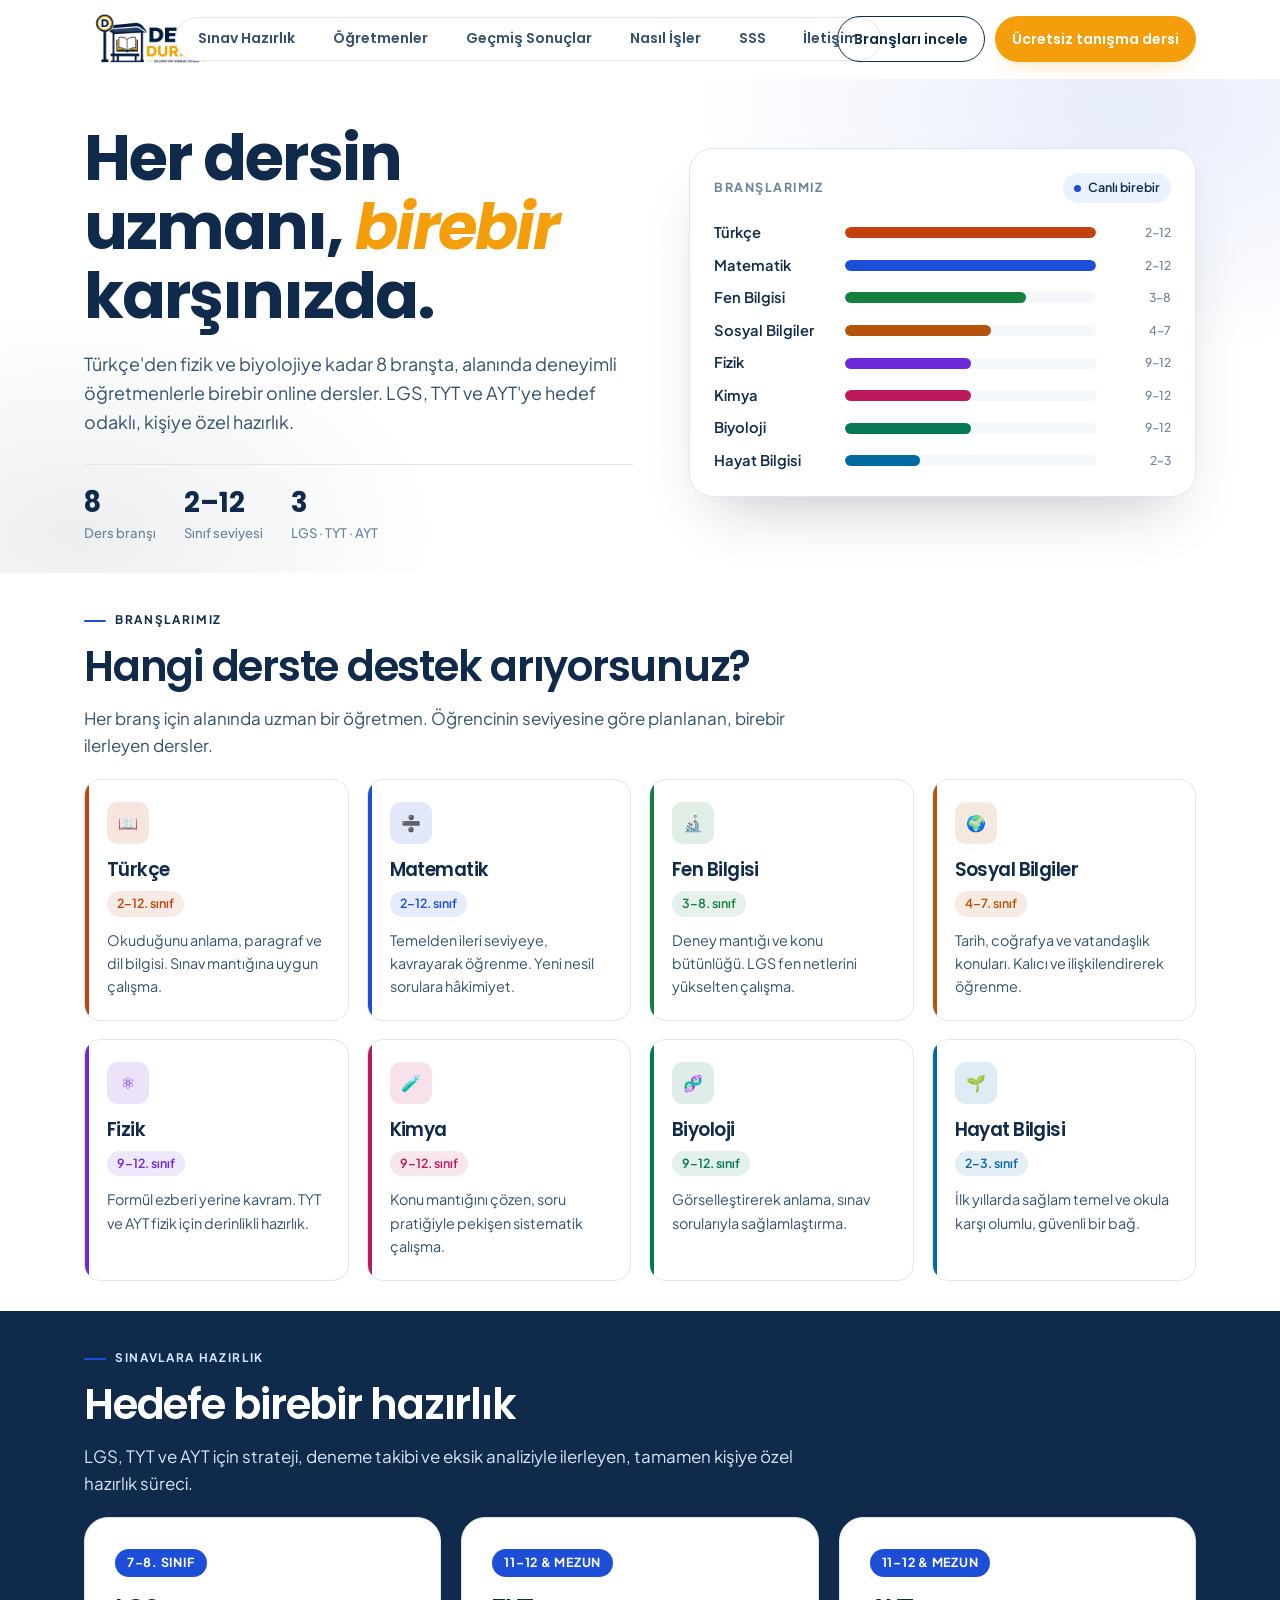
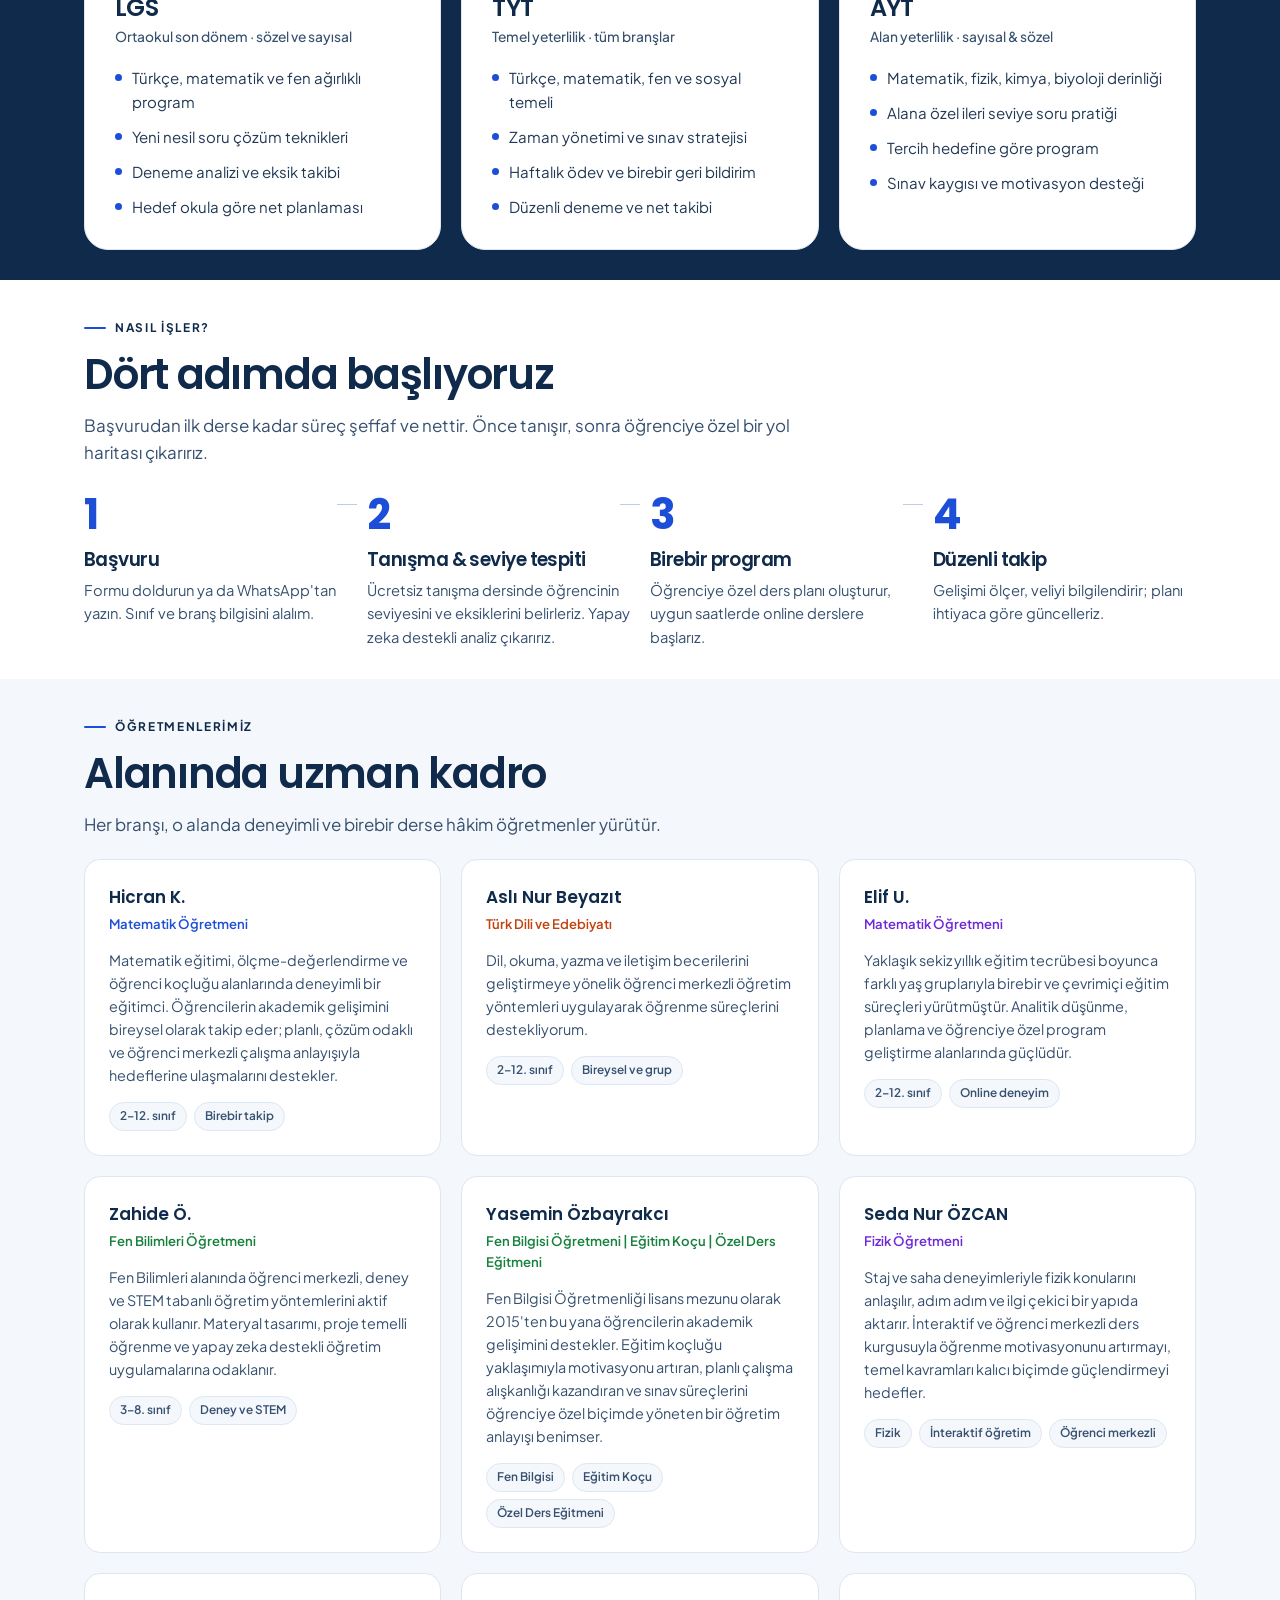
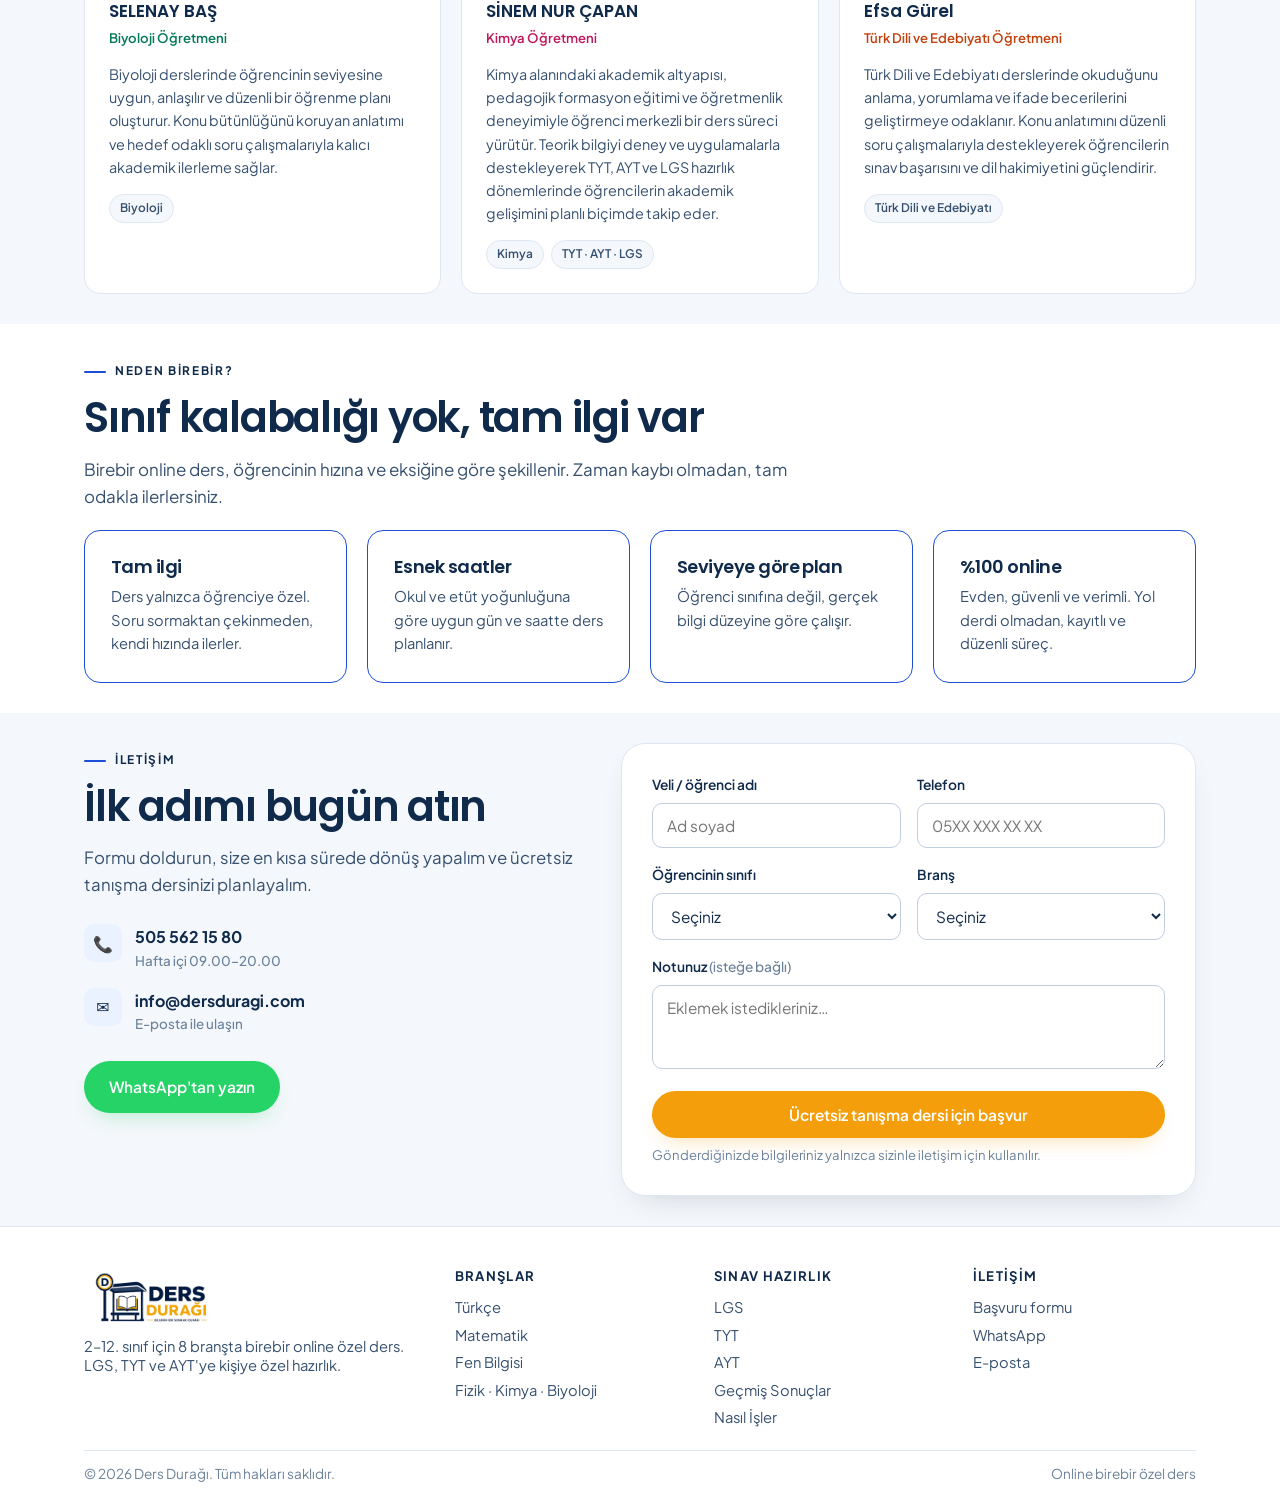
==== index.html @ 515d779c "Update contact email and activate contact form" ====
<!DOCTYPE html>
<html lang="tr">
<head>
<meta charset="UTF-8">
<meta name="viewport" content="width=device-width, initial-scale=1.0">
<title>Ders Durağı · Online Özel Ders</title>
<meta name="description" content="2–12. sınıf için 8 branşta birebir online özel ders. Alanında uzman öğretmenlerle LGS, TYT ve AYT'ye hedef odaklı hazırlık.">
<link rel="preconnect" href="https://fonts.googleapis.com">
<link rel="preconnect" href="https://fonts.gstatic.com" crossorigin>
<link href="https://fonts.googleapis.com/css2?family=Plus+Jakarta+Sans:wght@400;500;600;700&family=Poppins:wght@500;600;700;800&display=swap" rel="stylesheet">
<style>
  :root{
    --ink:#0F2A4A;
    --ink-soft:#36506F;
    --ink-faint:#6B829A;
    --paper:#FFFFFF;
    --paper-2:#F4F7FB;
    --line:#DDE7F2;
    --line-strong:#BFCDE0;
    --brand:#1D4ED8;
    --brand-deep:#0F2A4A;
    --brand-tint:#EAF1FF;
    --white:#ffffff;

    /* Branş renk sistemi (signature) */
    --s-turkce:#C2410C;
    --s-mat:#1D4ED8;
    --s-sosyal:#B45309;
    --s-fen:#15803D;
    --s-fizik:#6D28D9;
    --s-kimya:#BE185D;
    --s-biyo:#047857;
    --s-hayat:#0369A1;

    --r-s:10px; --r-m:16px; --r-l:24px;
    --shadow-s:0 1px 2px rgba(22,36,59,.05);
    --shadow-m:0 14px 34px -18px rgba(22,36,59,.22);
    --shadow-l:0 30px 60px -28px rgba(22,36,59,.30);
    --maxw:1160px;
  }

  *{box-sizing:border-box;margin:0;padding:0}
  html{scroll-behavior:smooth}
  body{
    background:var(--paper);
    color:var(--ink);
    font-family:"Plus Jakarta Sans",system-ui,sans-serif;
    line-height:1.6;
    -webkit-font-smoothing:antialiased;
    overflow-x:hidden;
  }
  h1,h2,h3,h4{font-family:"Poppins",system-ui,sans-serif;font-weight:600;line-height:1.12;letter-spacing:-.03em;color:var(--ink)}
  a{color:inherit;text-decoration:none}
  img{max-width:100%;display:block}
  .wrap{max-width:var(--maxw);margin:0 auto;padding:0 24px}

  .eyebrow{
    display:inline-flex;align-items:center;gap:9px;
    font-size:.74rem;font-weight:700;letter-spacing:.14em;text-transform:uppercase;
    color:var(--brand-deep);
  }
  .eyebrow::before{content:"";width:22px;height:2px;background:var(--brand);border-radius:2px}

  .btn{
    display:inline-flex;align-items:center;justify-content:center;gap:9px;
    font-family:inherit;font-size:.96rem;font-weight:600;
    padding:13px 24px;border-radius:999px;border:1px solid transparent;
    cursor:pointer;transition:transform .18s ease, box-shadow .18s ease, background .18s ease, color .18s ease;
    white-space:nowrap;
  }
  .btn-primary{background:var(--brand-deep);color:#fff;box-shadow:0 10px 22px -12px rgba(15,42,74,.38)}
  .btn-primary:hover{background:var(--brand);transform:translateY(-2px);box-shadow:0 16px 30px -12px rgba(29,78,216,.34)}
  .btn-trial{background:#F59E0B;color:#fff;box-shadow:0 10px 22px -12px rgba(245,158,11,.45)}
  .btn-trial:hover{background:#D97706;transform:translateY(-2px);box-shadow:0 16px 30px -12px rgba(217,119,6,.45)}
  .btn-ghost{background:transparent;color:var(--brand-deep);border-color:var(--brand-deep)}
  .btn-ghost:hover{background:var(--brand);border-color:var(--brand);color:#fff;transform:translateY(-2px)}
  .btn-wa{background:#25D366;color:#fff;box-shadow:0 10px 22px -12px rgba(37,211,102,.45)}
  .btn-wa:hover{background:#128C7E;transform:translateY(-2px);box-shadow:0 16px 30px -12px rgba(18,140,126,.45)}

  /* ---------- Header ---------- */
  header{
    position:sticky;top:0;z-index:50;
    background:rgba(255,255,255,.92);
    backdrop-filter:saturate(160%) blur(12px);
    border-bottom:1px solid transparent;transition:border-color .25s ease, box-shadow .25s ease;
  }
  header.scrolled{border-color:var(--line);box-shadow:0 14px 28px -22px rgba(43,10,16,.35)}
  .nav{display:grid;grid-template-columns:auto 1fr auto;align-items:center;gap:14px;min-height:78px}
  header,
  header .nav-links a,
  header .nav-cta .btn,
  header .menu-btn {font-family:"Poppins",system-ui,sans-serif}
  .brand{display:flex;align-items:center;gap:11px;font-family:"Poppins",system-ui,sans-serif;font-weight:600;font-size:1.02rem;letter-spacing:0}
  .brand-logo{height:58px;width:auto;display:block}
  .brand .mark{
    width:34px;height:34px;border-radius:9px;flex:0 0 auto;
    background:linear-gradient(135deg,var(--brand),var(--brand-deep));
    display:grid;place-items:center;color:#fff;font-size:1rem;box-shadow:var(--shadow-s);
    position:relative;overflow:hidden;
  }
  .brand .mark::after{content:"";position:absolute;right:-7px;bottom:-7px;width:18px;height:18px;border-radius:50%;background:rgba(255,255,255,.18)}
  .nav-links{display:flex;align-items:center;justify-content:center;gap:clamp(10px,1.4vw,22px);background:#fff;border:1px solid var(--line);border-radius:999px;padding:6px 12px;justify-self:center;min-width:0}
  .nav-links a{font-size:.88rem;font-weight:600;color:var(--ink-soft);transition:color .15s ease, background .15s ease;position:relative;padding:7px 10px;border-radius:999px;line-height:1.1;white-space:nowrap}
  .nav-links a:hover{color:var(--ink);background:var(--paper-2)}
  .nav-cta{display:flex;align-items:center;gap:10px}
  .nav-cta .btn{padding:11px 16px;font-size:.88rem}
  .menu-btn{display:none;background:none;border:1px solid var(--line-strong);border-radius:9px;width:42px;height:42px;cursor:pointer}
  .menu-btn span{display:block;width:18px;height:2px;background:var(--ink);margin:3px auto;border-radius:2px}

  /* ---------- Hero ---------- */
  .hero{position:relative;padding:24px 0 30px}
  .hero::before{
    content:"";position:absolute;inset:0;z-index:-1;
    background:
      radial-gradient(620px 360px at 88% 6%, rgba(29,78,216,.10), transparent 70%),
      radial-gradient(520px 320px at 6% 92%, rgba(15,42,74,.08), transparent 70%);
  }
  .hero-grid{display:grid;grid-template-columns:1.04fr .96fr;gap:56px;align-items:center}
  .hero h1{font-family:"Poppins",system-ui,sans-serif;font-size:clamp(2.5rem,5.2vw,4rem);font-weight:700;line-height:1.08;margin:20px 0 0;letter-spacing:-.03em}
  .hero h1 em{font-style:italic;color:#F59E0B}
  .hero p.lead{font-size:1.12rem;color:var(--ink-soft);max-width:30em;margin-top:20px}
  .hero-stats{display:flex;flex-wrap:wrap;gap:28px;margin-top:28px;padding-top:24px;border-top:1px solid var(--line)}
  .stat .n{font-family:"Poppins",system-ui,sans-serif;font-size:1.7rem;font-weight:700;color:var(--ink);line-height:1}
  .stat .l{font-size:.82rem;color:var(--ink-faint);margin-top:5px;font-weight:500}

  /* Hero kartı: branş spektrumu */
  .hero-card{
    background:var(--white);border:1px solid var(--line);border-radius:var(--r-l);
    box-shadow:var(--shadow-l);padding:24px;position:relative;
  }
  .hero-card .hc-top{display:flex;align-items:center;justify-content:space-between;margin-bottom:18px}
  .hero-card .hc-top .lbl{font-size:.78rem;font-weight:700;letter-spacing:.12em;text-transform:uppercase;color:var(--ink-faint)}
  .live{display:inline-flex;align-items:center;gap:7px;font-size:.78rem;font-weight:600;color:var(--brand-deep);background:var(--brand-tint);padding:5px 11px;border-radius:999px}
  .live .dot{width:7px;height:7px;border-radius:50%;background:var(--brand);box-shadow:0 0 0 0 rgba(29,78,216,.55);animation:pulse 2s infinite}
  @keyframes pulse{0%{box-shadow:0 0 0 0 rgba(29,78,216,.45)}70%{box-shadow:0 0 0 7px rgba(29,78,216,0)}100%{box-shadow:0 0 0 0 rgba(29,78,216,0)}}
  .spectrum{display:flex;flex-direction:column;gap:9px}
  .spec-row{display:flex;align-items:center;gap:13px}
  .spec-row .name{font-size:.92rem;font-weight:600;width:118px;flex:0 0 auto}
  .spec-row .bar{height:11px;border-radius:999px;flex:1;background:var(--paper-2);overflow:hidden;position:relative}
  .spec-row .bar > i{position:absolute;left:0;top:0;bottom:0;border-radius:999px;width:0;transition:width 1.1s cubic-bezier(.2,.7,.2,1)}
  .spec-row .grade{font-size:.76rem;color:var(--ink-faint);width:62px;text-align:right;flex:0 0 auto;font-weight:500}

  /* ---------- Section base ---------- */
  section.block{padding:30px 0}
  .sec-head{max-width:46rem;margin-bottom:20px}
  .sec-head h2{font-size:clamp(1.9rem,3.4vw,2.6rem);margin-top:14px}
  .sec-head p{color:var(--ink-soft);font-size:1.06rem;margin-top:14px}

  /* ---------- Subjects ---------- */
  .subj-grid{display:grid;grid-template-columns:repeat(4,1fr);gap:18px}
  .subj{
    --c:var(--brand);
    background:var(--white);border:1px solid var(--line);border-radius:var(--r-m);
    padding:22px;position:relative;overflow:hidden;
    transition:transform .2s ease, box-shadow .2s ease, border-color .2s ease;
  }
  .subj::before{content:"";position:absolute;left:0;top:0;bottom:0;width:4px;background:var(--c)}
  .subj:hover{transform:translateY(-5px);box-shadow:var(--shadow-m);border-color:var(--line-strong)}
  .subj .ic{width:42px;height:42px;border-radius:11px;display:grid;place-items:center;background:color-mix(in srgb,var(--c) 13%,white);color:var(--c);margin-bottom:16px}
  .subj h3{font-size:1.16rem;font-weight:600}
  .subj .gr{display:inline-block;font-size:.78rem;font-weight:600;color:var(--c);background:color-mix(in srgb,var(--c) 11%,white);padding:3px 10px;border-radius:999px;margin-top:10px}
  .subj p{font-size:.9rem;color:var(--ink-soft);margin-top:12px}

  /* ---------- Exam prep ---------- */
  .exams{background:var(--ink);color:#FFFFFF;border-radius:0}
  .exams .eyebrow{color:#D7E5FF}
  .exams .eyebrow::before{background:var(--brand)}
  .exams .sec-head h2{color:#fff}
  .exams .sec-head p{color:#D9E4F2}
  .exam-grid{display:grid;grid-template-columns:repeat(3,1fr);gap:20px}
  .exam{
    background:#FFFFFF;border:1px solid var(--line);
    border-radius:var(--r-l);padding:30px;transition:transform .2s ease, background .2s ease;
  }
  .exam:hover{transform:translateY(-5px);background:var(--paper-2)}
  .exam .tag{font-size:.78rem;font-weight:700;letter-spacing:.06em;color:#FFFFFF;background:var(--brand);display:inline-block;padding:4px 12px;border-radius:999px}
  .exam h3{color:var(--ink);font-size:1.5rem;margin:18px 0 4px}
  .exam .who{font-size:.86rem;color:var(--ink-soft);font-weight:500}
  .exam ul{list-style:none;margin-top:18px;display:flex;flex-direction:column;gap:11px}
  .exam li{font-size:.94rem;color:#213854;display:flex;gap:10px;align-items:flex-start}
  .exam li::before{content:"";width:7px;height:7px;border-radius:50%;background:var(--brand);margin-top:8px;flex:0 0 auto}

  /* ---------- How it works ---------- */
  .steps{display:grid;grid-template-columns:repeat(4,1fr);gap:20px;counter-reset:step}
  .step{position:relative;padding-top:8px}
  .step .num{
    font-family:"Poppins",system-ui,sans-serif;font-size:2.6rem;font-weight:700;color:var(--brand);
    line-height:1;display:block;margin-bottom:14px;
  }
  .step h3{font-size:1.16rem;margin-bottom:8px}
  .step p{font-size:.92rem;color:var(--ink-soft)}
  .step:not(:last-child)::after{content:"";position:absolute;top:18px;right:-10px;width:20px;height:1px;background:var(--line-strong)}

  /* ---------- Teachers ---------- */
  .teach-grid{display:grid;grid-template-columns:repeat(3,1fr);gap:20px}
  .teacher{
    --c:var(--brand);
    background:var(--white);border:1px solid var(--line);border-radius:var(--r-m);
    padding:24px;transition:transform .2s ease, box-shadow .2s ease;
  }
  .teacher:hover{transform:translateY(-4px);box-shadow:var(--shadow-m)}
  .teacher .top{display:flex;align-items:center;gap:14px}
  .avatar{
    width:54px;height:54px;border-radius:14px;flex:0 0 auto;display:grid;place-items:center;
    overflow:hidden;background:linear-gradient(135deg,var(--c),color-mix(in srgb,var(--c) 60%,black));
    box-shadow:0 10px 18px -14px rgba(15,42,74,.35);
  }
  .avatar img{
    width:100%;height:100%;display:block;object-fit:cover;object-position:center;
  }
  .teacher .nm{font-weight:600;font-size:1.06rem;font-family:"Poppins",system-ui,sans-serif}
  .teacher .br{font-size:.82rem;font-weight:600;color:var(--c);margin-top:2px}
  .teacher p{font-size:.9rem;color:var(--ink-soft);margin-top:15px}
  .teacher .meta{display:flex;gap:7px;flex-wrap:wrap;margin-top:15px}
  .chip{font-size:.74rem;font-weight:600;color:var(--ink-soft);background:var(--paper-2);border:1px solid var(--line);padding:4px 10px;border-radius:999px}

  /* ---------- Why ---------- */
  .why{background:var(--paper-2)}
  .why-grid{display:grid;grid-template-columns:repeat(4,1fr);gap:20px}
  .feat{background:var(--white);border:1px solid var(--brand);border-radius:var(--r-m);padding:26px}
  .feat .ic{width:46px;height:46px;border-radius:12px;display:grid;place-items:center;background:var(--brand-tint);color:var(--brand-deep);margin-bottom:16px}
  .feat h3{font-size:1.12rem;margin-bottom:8px}
  .feat p{font-size:.92rem;color:var(--ink-soft)}

  /* ---------- Contact / form ---------- */
  .contact-grid{display:grid;grid-template-columns:.92fr 1.08fr;gap:48px;align-items:start}
  .contact-aside h2{font-size:clamp(1.9rem,3.4vw,2.6rem);margin:14px 0}
  .contact-aside p{color:var(--ink-soft);font-size:1.05rem}
  .contact-points{list-style:none;margin-top:26px;display:flex;flex-direction:column;gap:16px}
  .contact-points li{display:flex;gap:13px;align-items:flex-start;font-weight:500}
  .contact-points .ic{width:38px;height:38px;border-radius:10px;background:var(--brand-tint);color:var(--brand-deep);display:grid;place-items:center;flex:0 0 auto}
  .contact-points small{display:block;color:var(--ink-faint);font-weight:500;font-size:.84rem}
  .wa-row{margin-top:26px}

  form.card{background:var(--white);border:1px solid var(--line);border-radius:var(--r-l);padding:30px;box-shadow:var(--shadow-m)}
  .field{margin-bottom:16px}
  .field label{display:block;font-size:.86rem;font-weight:600;margin-bottom:7px}
  .field input,.field select,.field textarea{
    width:100%;font-family:inherit;font-size:.96rem;color:var(--ink);
    padding:12px 14px;border:1px solid var(--line-strong);border-radius:var(--r-s);background:var(--paper);
    transition:border-color .15s ease, box-shadow .15s ease;
  }
  .field input:focus,.field select:focus,.field textarea:focus{outline:none;border-color:var(--brand);box-shadow:0 0 0 3px rgba(29,78,216,.14);background:#fff}
  .field textarea{resize:vertical;min-height:84px}
  .grid-2{display:grid;grid-template-columns:1fr 1fr;gap:16px}
  .form-note{font-size:.82rem;color:var(--ink-faint);margin-top:6px}
  .form-ok{display:none;align-items:center;gap:12px;background:var(--brand-tint);border:1px solid var(--line-strong);color:var(--brand-deep);padding:16px;border-radius:var(--r-m);font-weight:600;font-size:.95rem;margin-bottom:18px}
  .form-ok.show{display:flex}

  /* ---------- Footer ---------- */
  footer{background:var(--paper);color:var(--ink-soft);padding:42px 0 24px;border-top:1px solid var(--line);line-height:1.35}
  .foot-grid{display:grid;grid-template-columns:1.5fr 1fr 1fr 1fr;gap:36px}
  footer .brand{color:var(--ink)}
  footer .ft-desc{font-size:.92rem;color:var(--ink-soft);margin-top:10px;max-width:24em;line-height:1.3}
  footer h4{color:var(--ink);font-family:"Plus Jakarta Sans",sans-serif;font-size:.82rem;letter-spacing:.1em;text-transform:uppercase;font-weight:700;margin-bottom:12px}
  footer ul{list-style:none;display:flex;flex-direction:column;gap:6px}
  footer ul a{font-size:.92rem;color:var(--ink-soft);transition:color .15s ease;line-height:1.2}
  footer ul a:hover{color:var(--brand)}
  .foot-bottom{display:flex;justify-content:space-between;align-items:center;flex-wrap:wrap;gap:8px;margin-top:22px;padding-top:14px;border-top:1px solid var(--line);font-size:.85rem;color:var(--ink-faint);line-height:1.25}

  /* ---------- Reveal ---------- */
  .reveal{opacity:0;transform:translateY(22px);transition:opacity .7s ease, transform .7s ease}
  .reveal.in{opacity:1;transform:none}
  .reveal.d1{transition-delay:.08s}.reveal.d2{transition-delay:.16s}.reveal.d3{transition-delay:.24s}.reveal.d4{transition-delay:.32s}

  /* ---------- Responsive ---------- */
  @media(max-width:980px){
    .hero-grid{grid-template-columns:1fr;gap:40px}
    .subj-grid{grid-template-columns:repeat(2,1fr)}
    .exam-grid{grid-template-columns:1fr}
    .steps{grid-template-columns:repeat(2,1fr)}
    .step:not(:last-child)::after{display:none}
    .teach-grid{grid-template-columns:repeat(2,1fr)}
    .why-grid{grid-template-columns:repeat(2,1fr)}
    .contact-grid{grid-template-columns:1fr;gap:32px}
    .foot-grid{grid-template-columns:1fr 1fr;gap:30px}
  }
  @media(max-width:1180px){
    .nav-cta .btn-ghost{display:none}
    .nav-cta .btn-primary{padding:10px 14px;font-size:.84rem}
    .brand-logo{height:52px}
  }
  @media(max-width:920px){
    .brand-logo{height:44px}
    .nav-links{display:none}
    .nav-cta .btn-primary{display:none}
    .menu-btn{display:block}
    .menu-open .nav-links{display:flex;position:absolute;top:76px;left:16px;right:16px;flex-direction:column;gap:0;background:#fff;border:1px solid var(--line);border-radius:14px;box-shadow:0 24px 42px -30px rgba(43,10,16,.35);padding:8px 18px 12px}
    .menu-open .nav-links a{padding:10px 4px;border-bottom:1px solid var(--line);border-radius:0}
    .menu-open .nav-links a:last-child{border-bottom:none}
    .subj-grid,.teach-grid,.why-grid,.foot-grid{grid-template-columns:1fr}
    .steps{grid-template-columns:1fr}
    .grid-2{grid-template-columns:1fr}
    .hero-stats{gap:22px}
    section.block{padding:22px 0}
  }
  @media (prefers-reduced-motion:reduce){
    *{animation:none!important;transition:none!important;scroll-behavior:auto!important}
    .reveal{opacity:1;transform:none}
    .spec-row .bar>i{transition:none}
  }
  :focus-visible{outline:2px solid var(--brand);outline-offset:2px;border-radius:4px}
</style>
</head>
<body>

<!-- ============ HEADER ============ -->
<header id="header">
  <div class="wrap nav" id="nav">
    <a href="#" class="brand" aria-label="Ders Durağı">
      <img src="logo.png?v=20260623" alt="Ders Durağı logosu" class="brand-logo">
    </a>
    <nav class="nav-links">
      <a href="#sinavlar">Sınav Hazırlık</a>
      <a href="#ogretmenler">Öğretmenler</a>
      <a href="sinav-sonuclari.html">Geçmiş Sonuçlar</a>
      <a href="#nasil">Nasıl İşler</a>
      <a href="sss.html">SSS</a>
      <a href="#iletisim">İletişim</a>
    </nav>
    <div class="nav-cta">
      <a href="#bransch" class="btn btn-ghost">Branşları incele</a>
      <a href="#iletisim" class="btn btn-trial">Ücretsiz tanışma dersi</a>
      <button class="menu-btn" id="menuBtn" aria-label="Menü"><span></span><span></span><span></span></button>
    </div>
  </div>
</header>

<!-- ============ HERO ============ -->
<section class="hero">
  <div class="wrap hero-grid">
    <div class="hero-text">
      <h1 class="reveal d1">Her dersin uzmanı, <em>birebir</em> karşınızda.</h1>
      <p class="lead reveal d2">Türkçe'den fizik ve biyolojiye kadar 8 branşta, alanında deneyimli öğretmenlerle birebir online dersler. LGS, TYT ve AYT'ye hedef odaklı, kişiye özel hazırlık.</p>
      <div class="hero-stats reveal d3">
        <div class="stat"><div class="n">8</div><div class="l">Ders branşı</div></div>
        <div class="stat"><div class="n">2–12</div><div class="l">Sınıf seviyesi</div></div>
        <div class="stat"><div class="n">3</div><div class="l">LGS · TYT · AYT</div></div>
      </div>
    </div>

    <div class="hero-card reveal d2" id="heroCard">
      <div class="hc-top">
        <span class="lbl">Branşlarımız</span>
        <span class="live"><span class="dot"></span>Canlı birebir</span>
      </div>
      <div class="spectrum">
        <div class="spec-row"><span class="name">Türkçe</span><span class="bar"><i style="--c:var(--s-turkce);background:var(--s-turkce)" data-w="100%"></i></span><span class="grade">2–12</span></div>
        <div class="spec-row"><span class="name">Matematik</span><span class="bar"><i style="--c:var(--s-mat);background:var(--s-mat)" data-w="100%"></i></span><span class="grade">2–12</span></div>
        <div class="spec-row"><span class="name">Fen Bilgisi</span><span class="bar"><i style="background:var(--s-fen)" data-w="72%"></i></span><span class="grade">3–8</span></div>
        <div class="spec-row"><span class="name">Sosyal Bilgiler</span><span class="bar"><i style="background:var(--s-sosyal)" data-w="58%"></i></span><span class="grade">4–7</span></div>
        <div class="spec-row"><span class="name">Fizik</span><span class="bar"><i style="background:var(--s-fizik)" data-w="50%"></i></span><span class="grade">9–12</span></div>
        <div class="spec-row"><span class="name">Kimya</span><span class="bar"><i style="background:var(--s-kimya)" data-w="50%"></i></span><span class="grade">9–12</span></div>
        <div class="spec-row"><span class="name">Biyoloji</span><span class="bar"><i style="background:var(--s-biyo)" data-w="50%"></i></span><span class="grade">9–12</span></div>
        <div class="spec-row"><span class="name">Hayat Bilgisi</span><span class="bar"><i style="background:var(--s-hayat)" data-w="30%"></i></span><span class="grade">2–3</span></div>
      </div>
    </div>
  </div>
</section>

<!-- ============ SUBJECTS ============ -->
<section class="block" id="bransch">
  <div class="wrap">
    <div class="sec-head reveal">
      <span class="eyebrow">Branşlarımız</span>
      <h2>Hangi derste destek arıyorsunuz?</h2>
      <p>Her branş için alanında uzman bir öğretmen. Öğrencinin seviyesine göre planlanan, birebir ilerleyen dersler.</p>
    </div>
    <div class="subj-grid">
      <article class="subj reveal" style="--c:var(--s-turkce)">
        <div class="ic">📖</div><h3>Türkçe</h3><span class="gr">2–12. sınıf</span>
        <p>Okuduğunu anlama, paragraf ve dil bilgisi. Sınav mantığına uygun çalışma.</p>
      </article>
      <article class="subj reveal d1" style="--c:var(--s-mat)">
        <div class="ic">➗</div><h3>Matematik</h3><span class="gr">2–12. sınıf</span>
        <p>Temelden ileri seviyeye, kavrayarak öğrenme. Yeni nesil sorulara hâkimiyet.</p>
      </article>
      <article class="subj reveal d2" style="--c:var(--s-fen)">
        <div class="ic">🔬</div><h3>Fen Bilgisi</h3><span class="gr">3–8. sınıf</span>
        <p>Deney mantığı ve konu bütünlüğü. LGS fen netlerini yükselten çalışma.</p>
      </article>
      <article class="subj reveal d3" style="--c:var(--s-sosyal)">
        <div class="ic">🌍</div><h3>Sosyal Bilgiler</h3><span class="gr">4–7. sınıf</span>
        <p>Tarih, coğrafya ve vatandaşlık konuları. Kalıcı ve ilişkilendirerek öğrenme.</p>
      </article>
      <article class="subj reveal" style="--c:var(--s-fizik)">
        <div class="ic">⚛️</div><h3>Fizik</h3><span class="gr">9–12. sınıf</span>
        <p>Formül ezberi yerine kavram. TYT ve AYT fizik için derinlikli hazırlık.</p>
      </article>
      <article class="subj reveal d1" style="--c:var(--s-kimya)">
        <div class="ic">🧪</div><h3>Kimya</h3><span class="gr">9–12. sınıf</span>
        <p>Konu mantığını çözen, soru pratiğiyle pekişen sistematik çalışma.</p>
      </article>
      <article class="subj reveal d2" style="--c:var(--s-biyo)">
        <div class="ic">🧬</div><h3>Biyoloji</h3><span class="gr">9–12. sınıf</span>
        <p>Görselleştirerek anlama, sınav sorularıyla sağlamlaştırma.</p>
      </article>
      <article class="subj reveal d3" style="--c:var(--s-hayat)">
        <div class="ic">🌱</div><h3>Hayat Bilgisi</h3><span class="gr">2–3. sınıf</span>
        <p>İlk yıllarda sağlam temel ve okula karşı olumlu, güvenli bir bağ.</p>
      </article>
    </div>
  </div>
</section>

<!-- ============ EXAM PREP ============ -->
<section class="block exams" id="sinavlar">
  <div class="wrap">
    <div class="sec-head reveal">
      <span class="eyebrow">Sınavlara hazırlık</span>
      <h2>Hedefe birebir hazırlık</h2>
      <p>LGS, TYT ve AYT için strateji, deneme takibi ve eksik analiziyle ilerleyen, tamamen kişiye özel hazırlık süreci.</p>
    </div>
    <div class="exam-grid">
      <article class="exam reveal">
        <span class="tag">7–8. SINIF</span>
        <h3>LGS</h3>
        <p class="who">Ortaokul son dönem · sözel ve sayısal</p>
        <ul>
          <li>Türkçe, matematik ve fen ağırlıklı program</li>
          <li>Yeni nesil soru çözüm teknikleri</li>
          <li>Deneme analizi ve eksik takibi</li>
          <li>Hedef okula göre net planlaması</li>
        </ul>
      </article>
      <article class="exam reveal d1">
        <span class="tag">11–12 & MEZUN</span>
        <h3>TYT</h3>
        <p class="who">Temel yeterlilik · tüm branşlar</p>
        <ul>
          <li>Türkçe, matematik, fen ve sosyal temeli</li>
          <li>Zaman yönetimi ve sınav stratejisi</li>
          <li>Haftalık ödev ve birebir geri bildirim</li>
          <li>Düzenli deneme ve net takibi</li>
        </ul>
      </article>
      <article class="exam reveal d2">
        <span class="tag">11–12 & MEZUN</span>
        <h3>AYT</h3>
        <p class="who">Alan yeterlilik · sayısal & sözel</p>
        <ul>
          <li>Matematik, fizik, kimya, biyoloji derinliği</li>
          <li>Alana özel ileri seviye soru pratiği</li>
          <li>Tercih hedefine göre program</li>
          <li>Sınav kaygısı ve motivasyon desteği</li>
        </ul>
      </article>
    </div>
  </div>
</section>

<!-- ============ HOW IT WORKS ============ -->
<section class="block" id="nasil">
  <div class="wrap">
    <div class="sec-head reveal">
      <span class="eyebrow">Nasıl işler?</span>
      <h2>Dört adımda başlıyoruz</h2>
      <p>Başvurudan ilk derse kadar süreç şeffaf ve nettir. Önce tanışır, sonra öğrenciye özel bir yol haritası çıkarırız.</p>
    </div>
    <div class="steps">
      <div class="step reveal"><span class="num">1</span><h3>Başvuru</h3><p>Formu doldurun ya da WhatsApp'tan yazın. Sınıf ve branş bilgisini alalım.</p></div>
      <div class="step reveal d1"><span class="num">2</span><h3>Tanışma & seviye tespiti</h3><p>Ücretsiz tanışma dersinde öğrencinin seviyesini ve eksiklerini belirleriz. Yapay zeka destekli analiz çıkarırız.</p></div>
      <div class="step reveal d2"><span class="num">3</span><h3>Birebir program</h3><p>Öğrenciye özel ders planı oluşturur, uygun saatlerde online derslere başlarız.</p></div>
      <div class="step reveal d3"><span class="num">4</span><h3>Düzenli takip</h3><p>Gelişimi ölçer, veliyi bilgilendirir; planı ihtiyaca göre güncelleriz.</p></div>
    </div>
  </div>
</section>

<!-- ============ TEACHERS ============ -->
<section class="block why" id="ogretmenler">
  <div class="wrap">
    <div class="sec-head reveal">
      <span class="eyebrow">Öğretmenlerimiz</span>
      <h2>Alanında uzman kadro</h2>
      <p>Her branşı, o alanda deneyimli ve birebir derse hâkim öğretmenler yürütür.</p>
    </div>
    <div class="teach-grid">
      <article class="teacher reveal" style="--c:var(--s-mat)">
        <div class="top"><div><div class="nm">Hicran K.</div><div class="br">Matematik Öğretmeni</div></div></div>
        <p>Matematik eğitimi, ölçme-değerlendirme ve öğrenci koçluğu alanlarında deneyimli bir eğitimci. Öğrencilerin akademik gelişimini bireysel olarak takip eder; planlı, çözüm odaklı ve öğrenci merkezli çalışma anlayışıyla hedeflerine ulaşmalarını destekler.</p>
        <div class="meta"><span class="chip">2–12. sınıf</span><span class="chip">Birebir takip</span></div>
      </article>
      <article class="teacher reveal d1" style="--c:var(--s-turkce)">
        <div class="top"><div><div class="nm">Aslı Nur Beyazıt</div><div class="br">Türk Dili ve Edebiyatı</div></div></div>
        <p>Dil, okuma, yazma ve iletişim becerilerini geliştirmeye yönelik öğrenci merkezli öğretim yöntemleri uygulayarak öğrenme süreçlerini destekliyorum.</p>
        <div class="meta"><span class="chip">2–12. sınıf</span><span class="chip">Bireysel ve grup</span></div>
      </article>
      <article class="teacher reveal d2" style="--c:var(--s-fizik)">
        <div class="top"><div><div class="nm">Elif U.</div><div class="br">Matematik Öğretmeni</div></div></div>
        <p>Yaklaşık sekiz yıllık eğitim tecrübesi boyunca farklı yaş gruplarıyla birebir ve çevrimiçi eğitim süreçleri yürütmüştür. Analitik düşünme, planlama ve öğrenciye özel program geliştirme alanlarında güçlüdür.</p>
        <div class="meta"><span class="chip">2–12. sınıf</span><span class="chip">Online deneyim</span></div>
      </article>
      <article class="teacher reveal" style="--c:var(--s-fen)">
        <div class="top"><div><div class="nm">Zahide Ö.</div><div class="br">Fen Bilimleri Öğretmeni</div></div></div>
        <p>Fen Bilimleri alanında öğrenci merkezli, deney ve STEM tabanlı öğretim yöntemlerini aktif olarak kullanır. Materyal tasarımı, proje temelli öğrenme ve yapay zeka destekli öğretim uygulamalarına odaklanır.</p>
        <div class="meta"><span class="chip">3–8. sınıf</span><span class="chip">Deney ve STEM</span></div>
      </article>
      <article class="teacher reveal d1" style="--c:var(--s-fen)">
        <div class="top"><div><div class="nm">Yasemin Özbayrakcı</div><div class="br">Fen Bilgisi Öğretmeni | Eğitim Koçu | Özel Ders Eğitmeni</div></div></div>
        <p>Fen Bilgisi Öğretmenliği lisans mezunu olarak 2015'ten bu yana öğrencilerin akademik gelişimini destekler. Eğitim koçluğu yaklaşımıyla motivasyonu artıran, planlı çalışma alışkanlığı kazandıran ve sınav süreçlerini öğrenciye özel biçimde yöneten bir öğretim anlayışı benimser.</p>
        <div class="meta"><span class="chip">Fen Bilgisi</span><span class="chip">Eğitim Koçu</span><span class="chip">Özel Ders Eğitmeni</span></div>
      </article>
      <article class="teacher reveal d2" style="--c:var(--s-fizik)">
        <div class="top"><div><div class="nm">Seda Nur ÖZCAN</div><div class="br">Fizik Öğretmeni</div></div></div>
        <p>Staj ve saha deneyimleriyle fizik konularını anlaşılır, adım adım ve ilgi çekici bir yapıda aktarır. İnteraktif ve öğrenci merkezli ders kurgusuyla öğrenme motivasyonunu artırmayı, temel kavramları kalıcı biçimde güçlendirmeyi hedefler.</p>
        <div class="meta"><span class="chip">Fizik</span><span class="chip">İnteraktif öğretim</span><span class="chip">Öğrenci merkezli</span></div>
      </article>
      <article class="teacher reveal" style="--c:var(--s-biyo)">
        <div class="top"><div><div class="nm">SELENAY BAŞ</div><div class="br">Biyoloji Öğretmeni</div></div></div>
        <p>Biyoloji derslerinde öğrencinin seviyesine uygun, anlaşılır ve düzenli bir öğrenme planı oluşturur. Konu bütünlüğünü koruyan anlatımı ve hedef odaklı soru çalışmalarıyla kalıcı akademik ilerleme sağlar.</p>
        <div class="meta"><span class="chip">Biyoloji</span></div>
      </article>
      <article class="teacher reveal d1" style="--c:var(--s-kimya)">
        <div class="top"><div><div class="nm">SİNEM NUR ÇAPAN</div><div class="br">Kimya Öğretmeni</div></div></div>
        <p>Kimya alanındaki akademik altyapısı, pedagojik formasyon eğitimi ve öğretmenlik deneyimiyle öğrenci merkezli bir ders süreci yürütür. Teorik bilgiyi deney ve uygulamalarla destekleyerek TYT, AYT ve LGS hazırlık dönemlerinde öğrencilerin akademik gelişimini planlı biçimde takip eder.</p>
        <div class="meta"><span class="chip">Kimya</span><span class="chip">TYT · AYT · LGS</span></div>
      </article>
      <article class="teacher reveal d2" style="--c:var(--s-turkce)">
        <div class="top"><div><div class="nm">Efsa Gürel</div><div class="br">Türk Dili ve Edebiyatı Öğretmeni</div></div></div>
        <p>Türk Dili ve Edebiyatı derslerinde okuduğunu anlama, yorumlama ve ifade becerilerini geliştirmeye odaklanır. Konu anlatımını düzenli soru çalışmalarıyla destekleyerek öğrencilerin sınav başarısını ve dil hakimiyetini güçlendirir.</p>
        <div class="meta"><span class="chip">Türk Dili ve Edebiyatı</span></div>
      </article>
    </div>
  </div>
</section>

<!-- ============ WHY US ============ -->
<section class="block" id="neden">
  <div class="wrap">
    <div class="sec-head reveal">
      <span class="eyebrow">Neden birebir?</span>
      <h2>Sınıf kalabalığı yok, tam ilgi var</h2>
      <p>Birebir online ders, öğrencinin hızına ve eksiğine göre şekillenir. Zaman kaybı olmadan, tam odakla ilerlersiniz.</p>
    </div>
    <div class="why-grid">
      <div class="feat reveal"><h3>Tam ilgi</h3><p>Ders yalnızca öğrenciye özel. Soru sormaktan çekinmeden, kendi hızında ilerler.</p></div>
      <div class="feat reveal d1"><h3>Esnek saatler</h3><p>Okul ve etüt yoğunluğuna göre uygun gün ve saatte ders planlanır.</p></div>
      <div class="feat reveal d2"><h3>Seviyeye göre plan</h3><p>Öğrenci sınıfına değil, gerçek bilgi düzeyine göre çalışır.</p></div>
      <div class="feat reveal d3"><h3>%100 online</h3><p>Evden, güvenli ve verimli. Yol derdi olmadan, kayıtlı ve düzenli süreç.</p></div>
    </div>
  </div>
</section>

<!-- ============ CONTACT ============ -->
<section class="block why" id="iletisim">
  <div class="wrap contact-grid">
    <div class="contact-aside reveal">
      <span class="eyebrow">İletişim</span>
      <h2>İlk adımı bugün atın</h2>
      <p>Formu doldurun, size en kısa sürede dönüş yapalım ve ücretsiz tanışma dersinizi planlayalım.</p>
      <ul class="contact-points">
        <li><span class="ic">📞</span><div><strong>505 562 15 80</strong><small>Hafta içi 09.00–20.00</small></div></li>
        <li><span class="ic">✉️</span><div><strong>info@dersduragi.com</strong><small>E-posta ile ulaşın</small></div></li>
      </ul>
      <div class="wa-row">
        <a href="https://wa.me/90XXXXXXXXXX" class="btn btn-wa">WhatsApp'tan yazın</a>
      </div>
    </div>

    <form class="card reveal d1" id="leadForm" novalidate>
      <div class="form-ok" id="okMsg"><span>✓</span> Başvurunuz alındı. En kısa sürede sizinle iletişime geçeceğiz.</div>
      <input type="hidden" name="_subject" value="Yeni Ders Duragi Basvuru Formu">
      <input type="hidden" name="_template" value="table">
      <input type="hidden" name="_captcha" value="false">
      <div class="grid-2">
        <div class="field"><label for="ad">Veli / öğrenci adı</label><input id="ad" name="ad" type="text" placeholder="Ad soyad" required></div>
        <div class="field"><label for="tel">Telefon</label><input id="tel" name="tel" type="tel" placeholder="05XX XXX XX XX" required></div>
      </div>
      <div class="grid-2">
        <div class="field"><label for="sinif">Öğrencinin sınıfı</label>
          <select id="sinif" name="sinif" required>
            <option value="">Seçiniz</option>
            <option>2. sınıf</option><option>3. sınıf</option><option>4. sınıf</option>
            <option>5. sınıf</option><option>6. sınıf</option><option>7. sınıf</option>
            <option>8. sınıf</option><option>9. sınıf</option><option>10. sınıf</option>
            <option>11. sınıf</option><option>12. sınıf</option><option>Mezun</option>
          </select>
        </div>
        <div class="field"><label for="brans">Branş</label>
          <select id="brans" name="brans" required>
            <option value="">Seçiniz</option>
            <option>Türkçe</option><option>Matematik</option><option>Fen Bilgisi</option>
            <option>Sosyal Bilgiler</option><option>Fizik</option><option>Kimya</option>
            <option>Biyoloji</option><option>Hayat Bilgisi</option>
            <option>LGS hazırlık</option><option>TYT hazırlık</option><option>AYT hazırlık</option>
          </select>
        </div>
      </div>
      <div class="field"><label for="not">Notunuz <span style="color:var(--ink-faint);font-weight:500">(isteğe bağlı)</span></label><textarea id="not" name="not" placeholder="Eklemek istedikleriniz…"></textarea></div>
      <button type="submit" class="btn btn-trial" style="width:100%">Ücretsiz tanışma dersi için başvur</button>
      <p class="form-note">Gönderdiğinizde bilgileriniz yalnızca sizinle iletişim için kullanılır.</p>
    </form>
  </div>
</section>

<!-- ============ FOOTER ============ -->
<footer>
  <div class="wrap">
    <div class="foot-grid">
      <div>
        <a href="#" class="brand" aria-label="Ders Durağı">
          <img src="logo.png?v=20260623" alt="Ders Durağı logosu" class="brand-logo">
        </a>
        <p class="ft-desc">2–12. sınıf için 8 branşta birebir online özel ders. LGS, TYT ve AYT'ye kişiye özel hazırlık.</p>
      </div>
      <div>
        <h4>Branşlar</h4>
        <ul>
          <li><a href="#bransch">Türkçe</a></li>
          <li><a href="#bransch">Matematik</a></li>
          <li><a href="#bransch">Fen Bilgisi</a></li>
          <li><a href="#bransch">Fizik · Kimya · Biyoloji</a></li>
        </ul>
      </div>
      <div>
        <h4>Sınav Hazırlık</h4>
        <ul>
          <li><a href="#sinavlar">LGS</a></li>
          <li><a href="#sinavlar">TYT</a></li>
          <li><a href="#sinavlar">AYT</a></li>
          <li><a href="sinav-sonuclari.html">Geçmiş Sonuçlar</a></li>
          <li><a href="#nasil">Nasıl İşler</a></li>
        </ul>
      </div>
      <div>
        <h4>İletişim</h4>
        <ul>
          <li><a href="#iletisim">Başvuru formu</a></li>
          <li><a href="https://wa.me/90XXXXXXXXXX">WhatsApp</a></li>
          <li><a href="mailto:info@dersduragi.com">E-posta</a></li>
        </ul>
      </div>
    </div>
    <div class="foot-bottom">
      <span>© 2026 Ders Durağı. Tüm hakları saklıdır.</span>
      <span>Online birebir özel ders</span>
    </div>
  </div>
</footer>

<script>
  // Header shadow on scroll
  const header = document.getElementById('header');
  addEventListener('scroll', () => header.classList.toggle('scrolled', scrollY > 8));

  // Mobile menu
  const nav = document.getElementById('nav');
  document.getElementById('menuBtn').addEventListener('click', () => nav.classList.toggle('menu-open'));
  nav.querySelectorAll('.nav-links a').forEach(a => a.addEventListener('click', () => nav.classList.remove('menu-open')));

  // Reveal on scroll
  const io = new IntersectionObserver((entries) => {
    entries.forEach(e => { if (e.isIntersecting){ e.target.classList.add('in'); io.unobserve(e.target);} });
  }, {threshold:.12, rootMargin:'0px 0px -40px 0px'});
  document.querySelectorAll('.reveal').forEach(el => io.observe(el));

  // Hero spectrum bars fill when visible
  const card = document.getElementById('heroCard');
  const fill = () => card.querySelectorAll('.spec-row .bar > i').forEach(i => i.style.width = i.dataset.w);
  const cio = new IntersectionObserver((entries) => {
    entries.forEach(e => { if (e.isIntersecting){ setTimeout(fill, 250); cio.disconnect(); } });
  }, {threshold:.3});
  cio.observe(card);

  // Form submission via FormSubmit (serverless)
  const form = document.getElementById('leadForm');
  const formEndpoint = 'https://formsubmit.co/ajax/info@dersduragi.com';
  form.addEventListener('submit', async (e) => {
    e.preventDefault();
    if (!form.checkValidity()){ form.reportValidity(); return; }

    const submitBtn = form.querySelector('button[type="submit"]');
    const okMsg = document.getElementById('okMsg');
    const prevText = submitBtn.textContent;

    submitBtn.disabled = true;
    submitBtn.textContent = 'Gonderiliyor...';

    try {
      const response = await fetch(formEndpoint, {
        method: 'POST',
        headers: { 'Content-Type': 'application/json', 'Accept': 'application/json' },
        body: JSON.stringify(Object.fromEntries(new FormData(form).entries()))
      });

      if (!response.ok) throw new Error('Form gonderimi basarisiz');

      okMsg.classList.add('show');
      form.reset();
      okMsg.scrollIntoView({behavior:'smooth', block:'center'});
    } catch (err) {
      alert('Form su an gonderilemedi. Lutfen daha sonra tekrar deneyin ya da info@dersduragi.com adresine e-posta gonderin.');
    } finally {
      submitBtn.disabled = false;
      submitBtn.textContent = prevText;
    }
  });
</script>
</body>
</html>
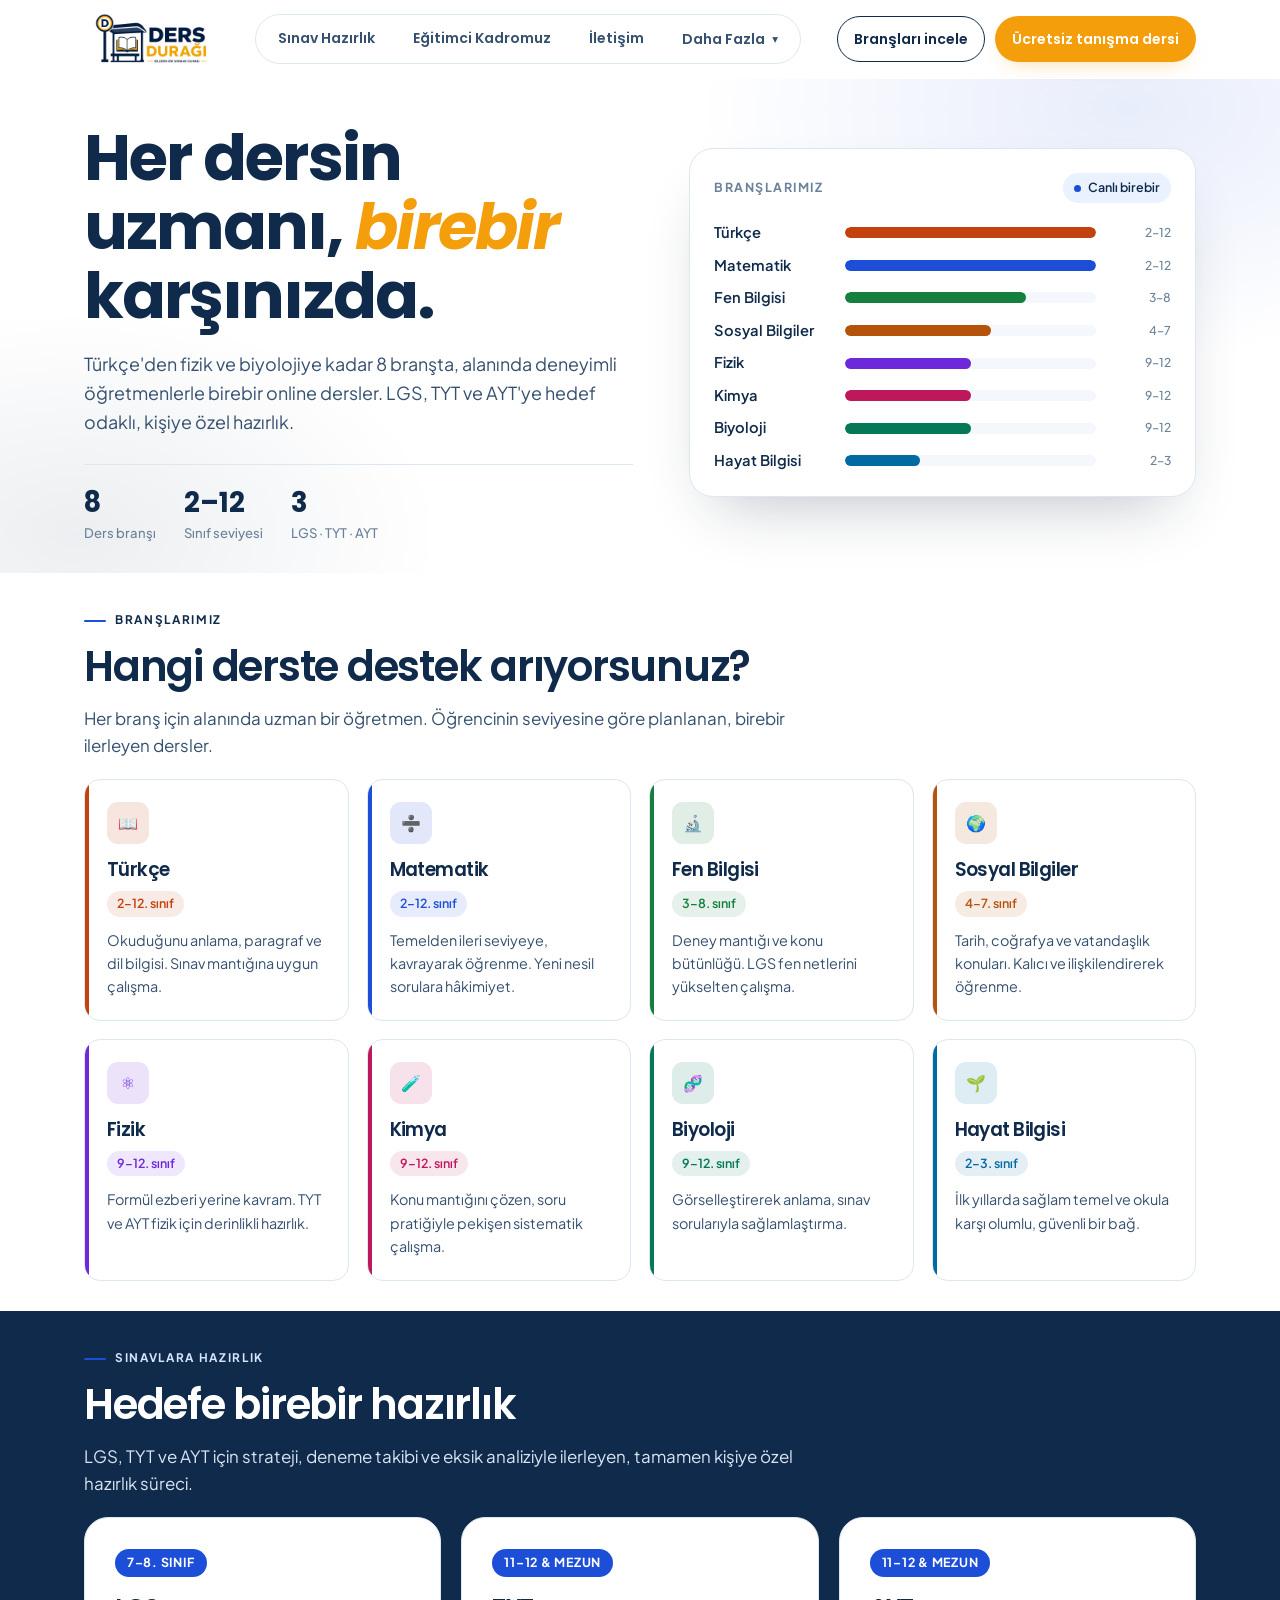
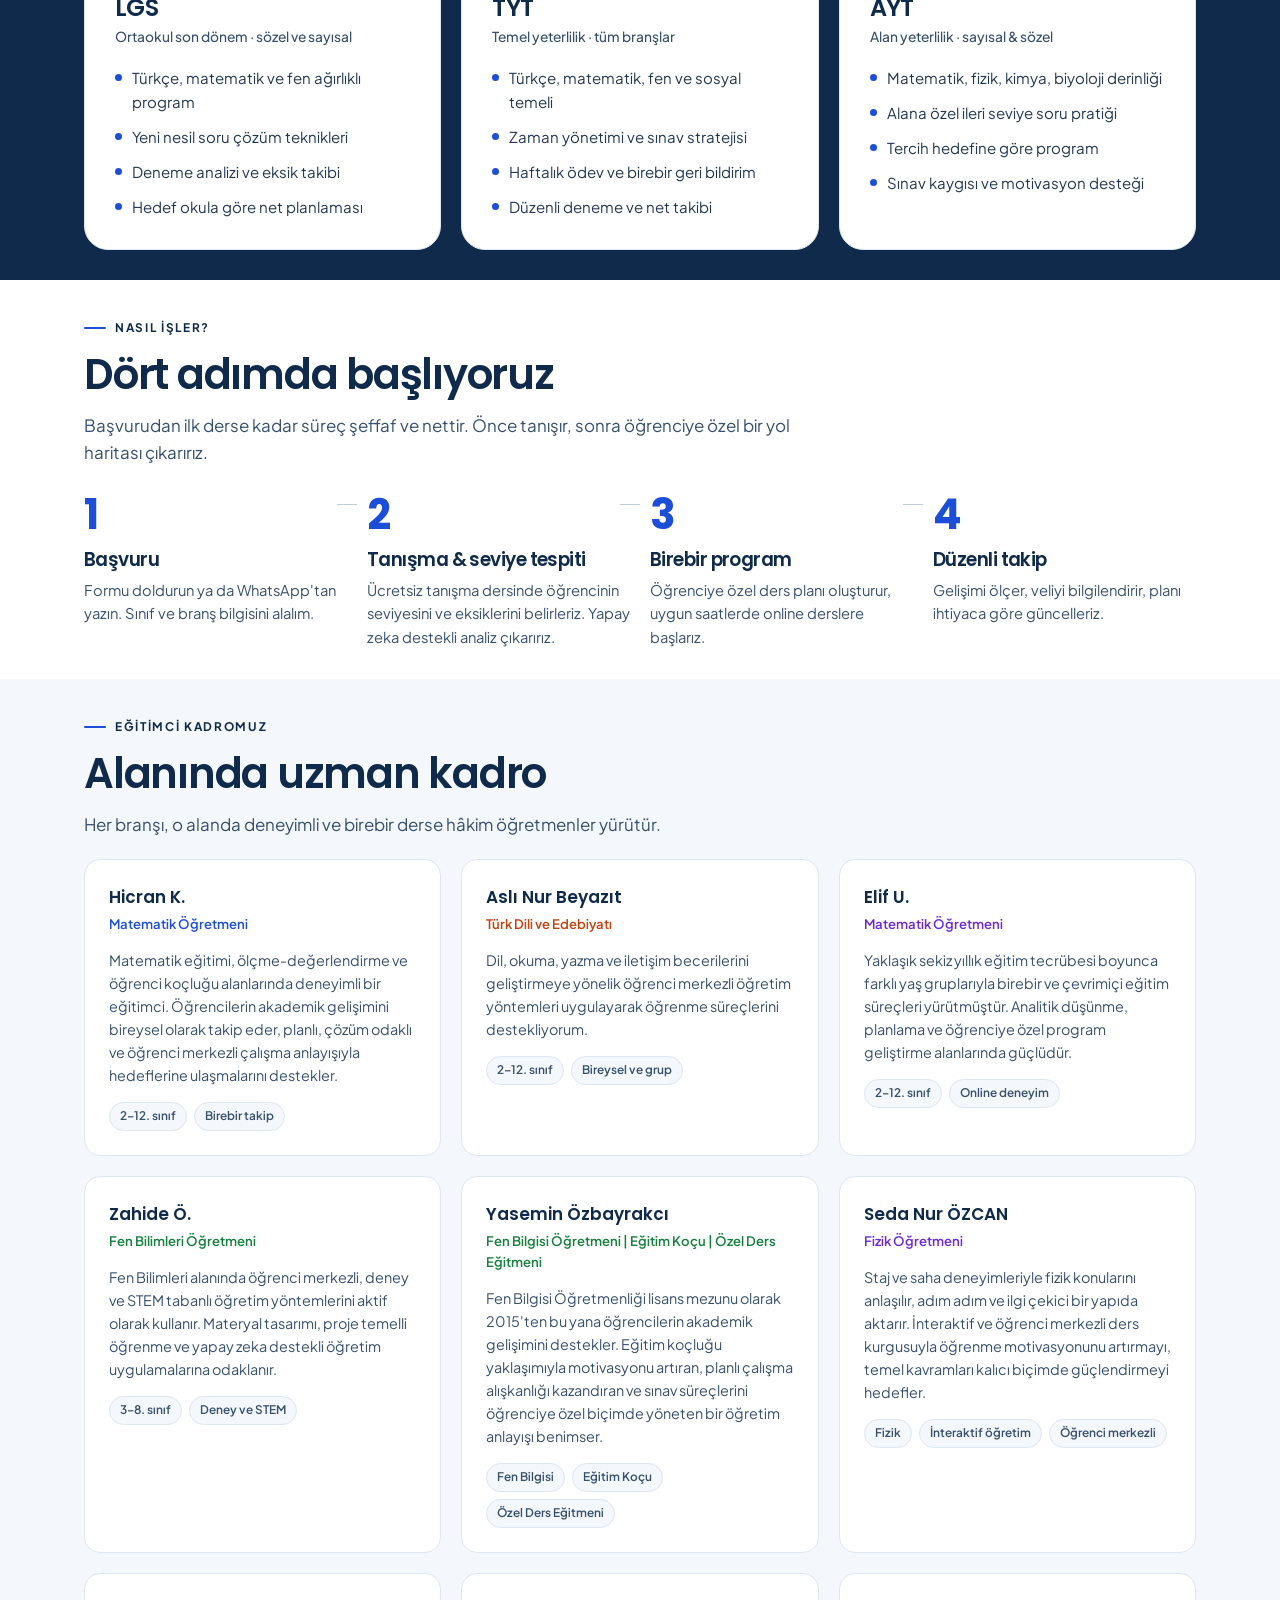
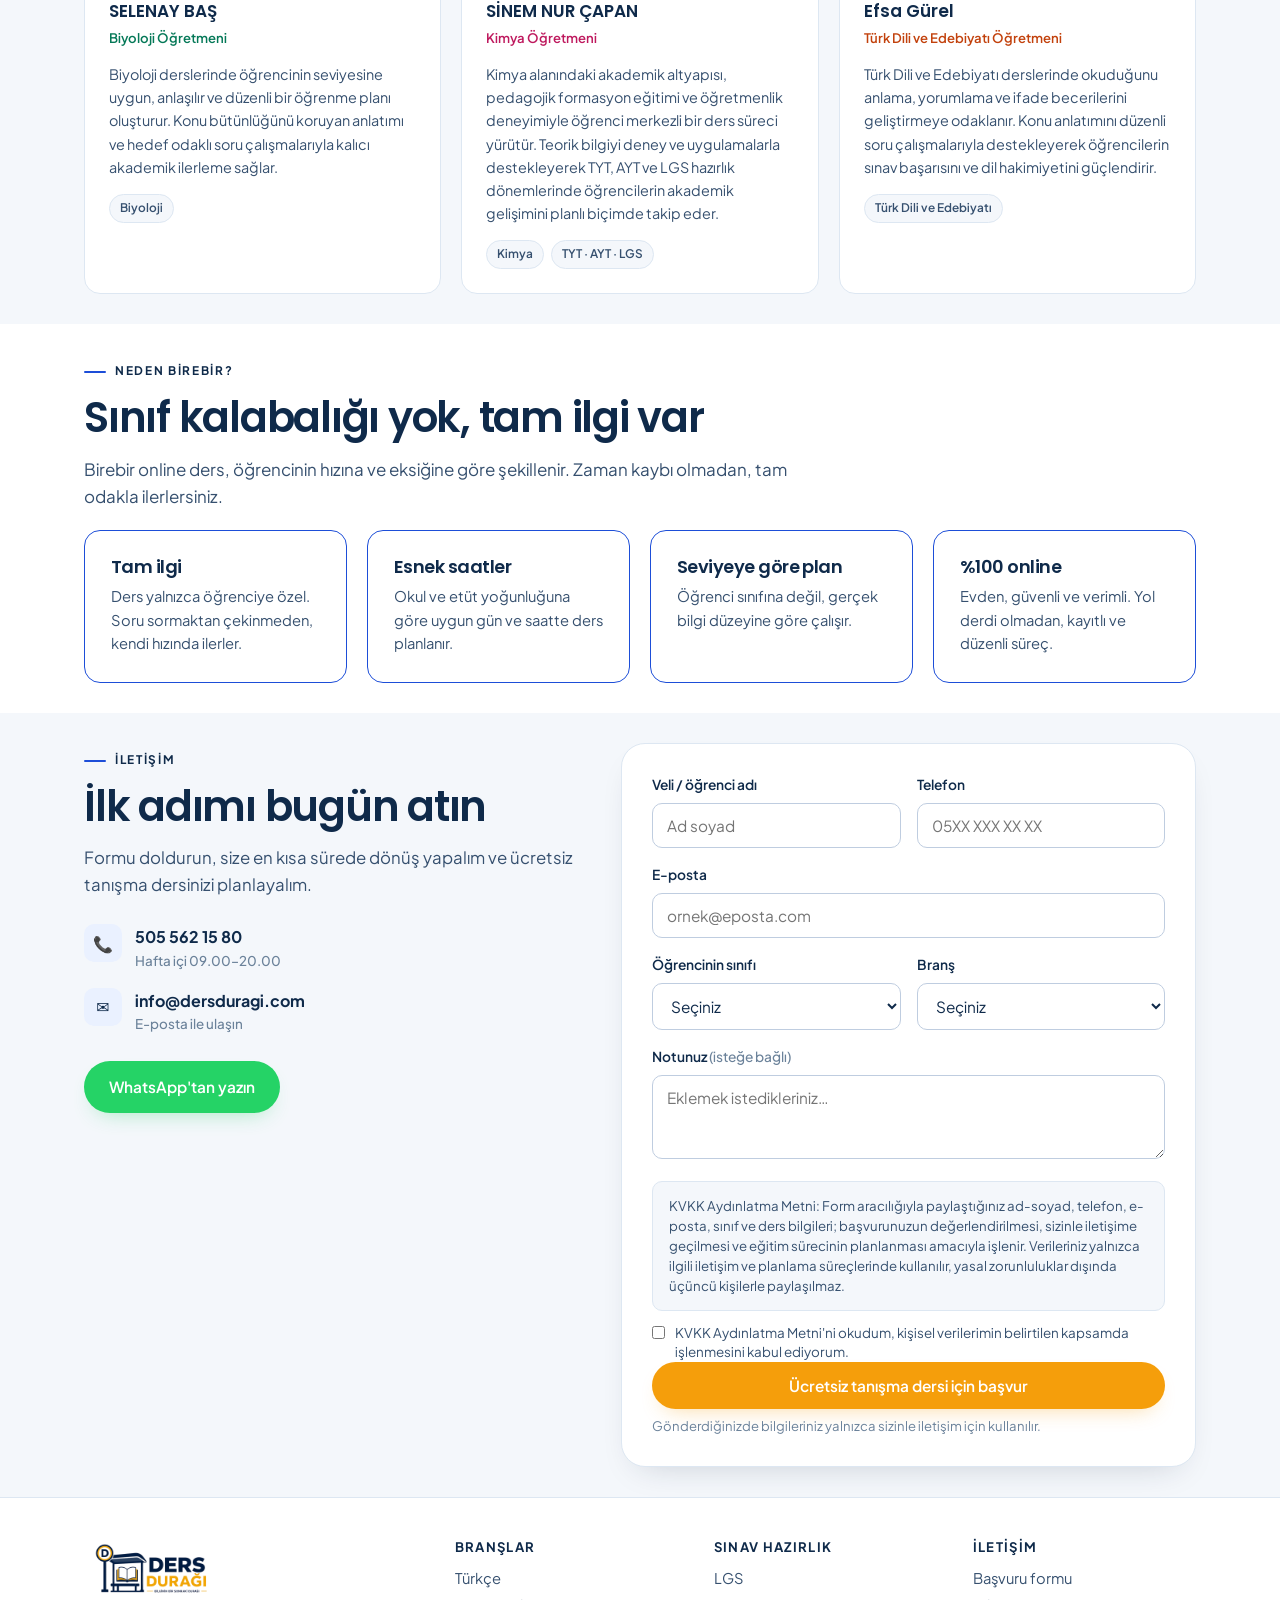
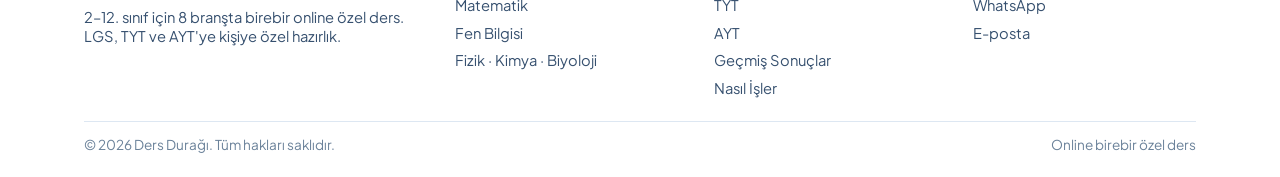
==== commit cb26a2e6: "Improve nav layout and strengthen contact form compliance" ====
--- a/index.html
+++ b/index.html
@@ -102,6 +102,14 @@
   .nav-links{display:flex;align-items:center;justify-content:center;gap:clamp(10px,1.4vw,22px);background:#fff;border:1px solid var(--line);border-radius:999px;padding:6px 12px;justify-self:center;min-width:0}
   .nav-links a{font-size:.88rem;font-weight:600;color:var(--ink-soft);transition:color .15s ease, background .15s ease;position:relative;padding:7px 10px;border-radius:999px;line-height:1.1;white-space:nowrap}
   .nav-links a:hover{color:var(--ink);background:var(--paper-2)}
+  .nav-dd{position:relative}
+  .nav-dd > summary{list-style:none;font-size:.88rem;font-weight:600;color:var(--ink-soft);padding:7px 10px;border-radius:999px;cursor:pointer;white-space:nowrap;display:flex;align-items:center;gap:7px}
+  .nav-dd > summary::after{content:"▾";font-size:.72rem;line-height:1;transform:translateY(1px)}
+  .nav-dd > summary::-webkit-details-marker{display:none}
+  .nav-dd > summary:hover{color:var(--ink);background:var(--paper-2)}
+  .nav-dd-menu{position:absolute;top:calc(100% + 8px);left:0;min-width:210px;background:#fff;border:1px solid var(--line);border-radius:14px;box-shadow:0 22px 40px -28px rgba(43,10,16,.35);padding:8px;display:grid;gap:4px;z-index:60}
+  .nav-dd-menu a{padding:9px 10px;border-radius:10px;font-size:.86rem;font-weight:600;color:var(--ink-soft)}
+  .nav-dd-menu a:hover{background:var(--paper-2);color:var(--ink)}
   .nav-cta{display:flex;align-items:center;gap:10px}
   .nav-cta .btn{padding:11px 16px;font-size:.88rem}
   .menu-btn{display:none;background:none;border:1px solid var(--line-strong);border-radius:9px;width:42px;height:42px;cursor:pointer}
@@ -243,6 +251,11 @@
   .field input:focus,.field select:focus,.field textarea:focus{outline:none;border-color:var(--brand);box-shadow:0 0 0 3px rgba(29,78,216,.14);background:#fff}
   .field textarea{resize:vertical;min-height:84px}
   .grid-2{display:grid;grid-template-columns:1fr 1fr;gap:16px}
+  .kvkk-box{margin-top:8px;padding:14px 16px;border:1px solid var(--line);border-radius:var(--r-s);background:var(--paper-2)}
+  .kvkk-box p{font-size:.83rem;line-height:1.5;color:var(--ink-soft)}
+  .kvkk-check{display:flex;align-items:flex-start;gap:10px;margin-top:12px}
+  .kvkk-check input{margin-top:3px;accent-color:var(--brand)}
+  .kvkk-check label{font-size:.84rem;line-height:1.45;color:var(--ink-soft)}
   .form-note{font-size:.82rem;color:var(--ink-faint);margin-top:6px}
   .form-ok{display:none;align-items:center;gap:12px;background:var(--brand-tint);border:1px solid var(--line-strong);color:var(--brand-deep);padding:16px;border-radius:var(--r-m);font-weight:600;font-size:.95rem;margin-bottom:18px}
   .form-ok.show{display:flex}
@@ -283,6 +296,10 @@
   @media(max-width:920px){
     .brand-logo{height:44px}
     .nav-links{display:none}
+    .menu-open .nav-dd{width:100%;border-bottom:1px solid var(--line)}
+    .menu-open .nav-dd > summary{padding:10px 4px;border-radius:0;justify-content:space-between}
+    .menu-open .nav-dd-menu{position:static;min-width:0;border:none;box-shadow:none;padding:0 0 8px 12px;background:transparent}
+    .menu-open .nav-dd-menu a{padding:8px 0;font-size:.85rem}
     .nav-cta .btn-primary{display:none}
     .menu-btn{display:block}
     .menu-open .nav-links{display:flex;position:absolute;top:76px;left:16px;right:16px;flex-direction:column;gap:0;background:#fff;border:1px solid var(--line);border-radius:14px;box-shadow:0 24px 42px -30px rgba(43,10,16,.35);padding:8px 18px 12px}
@@ -312,11 +329,16 @@
     </a>
     <nav class="nav-links">
       <a href="#sinavlar">Sınav Hazırlık</a>
-      <a href="#ogretmenler">Öğretmenler</a>
-      <a href="sinav-sonuclari.html">Geçmiş Sonuçlar</a>
-      <a href="#nasil">Nasıl İşler</a>
-      <a href="sss.html">SSS</a>
+      <a href="#ogretmenler">Eğitimci Kadromuz</a>
       <a href="#iletisim">İletişim</a>
+      <details class="nav-dd">
+        <summary>Daha Fazla</summary>
+        <div class="nav-dd-menu">
+          <a href="sinav-sonuclari.html">Geçmiş Sonuçlar</a>
+          <a href="#nasil">Nasıl İşler</a>
+          <a href="sss.html">SSS</a>
+        </div>
+      </details>
     </nav>
     <div class="nav-cta">
       <a href="#bransch" class="btn btn-ghost">Branşları incele</a>
@@ -461,7 +483,7 @@
       <div class="step reveal"><span class="num">1</span><h3>Başvuru</h3><p>Formu doldurun ya da WhatsApp'tan yazın. Sınıf ve branş bilgisini alalım.</p></div>
       <div class="step reveal d1"><span class="num">2</span><h3>Tanışma & seviye tespiti</h3><p>Ücretsiz tanışma dersinde öğrencinin seviyesini ve eksiklerini belirleriz. Yapay zeka destekli analiz çıkarırız.</p></div>
       <div class="step reveal d2"><span class="num">3</span><h3>Birebir program</h3><p>Öğrenciye özel ders planı oluşturur, uygun saatlerde online derslere başlarız.</p></div>
-      <div class="step reveal d3"><span class="num">4</span><h3>Düzenli takip</h3><p>Gelişimi ölçer, veliyi bilgilendirir; planı ihtiyaca göre güncelleriz.</p></div>
+      <div class="step reveal d3"><span class="num">4</span><h3>Düzenli takip</h3><p>Gelişimi ölçer, veliyi bilgilendirir, planı ihtiyaca göre güncelleriz.</p></div>
     </div>
   </div>
 </section>
@@ -470,14 +492,14 @@
 <section class="block why" id="ogretmenler">
   <div class="wrap">
     <div class="sec-head reveal">
-      <span class="eyebrow">Öğretmenlerimiz</span>
+      <span class="eyebrow">Eğitimci Kadromuz</span>
       <h2>Alanında uzman kadro</h2>
       <p>Her branşı, o alanda deneyimli ve birebir derse hâkim öğretmenler yürütür.</p>
     </div>
     <div class="teach-grid">
       <article class="teacher reveal" style="--c:var(--s-mat)">
         <div class="top"><div><div class="nm">Hicran K.</div><div class="br">Matematik Öğretmeni</div></div></div>
-        <p>Matematik eğitimi, ölçme-değerlendirme ve öğrenci koçluğu alanlarında deneyimli bir eğitimci. Öğrencilerin akademik gelişimini bireysel olarak takip eder; planlı, çözüm odaklı ve öğrenci merkezli çalışma anlayışıyla hedeflerine ulaşmalarını destekler.</p>
+        <p>Matematik eğitimi, ölçme-değerlendirme ve öğrenci koçluğu alanlarında deneyimli bir eğitimci. Öğrencilerin akademik gelişimini bireysel olarak takip eder, planlı, çözüm odaklı ve öğrenci merkezli çalışma anlayışıyla hedeflerine ulaşmalarını destekler.</p>
         <div class="meta"><span class="chip">2–12. sınıf</span><span class="chip">Birebir takip</span></div>
       </article>
       <article class="teacher reveal d1" style="--c:var(--s-turkce)">
@@ -553,7 +575,7 @@
         <li><span class="ic">✉️</span><div><strong>info@dersduragi.com</strong><small>E-posta ile ulaşın</small></div></li>
       </ul>
       <div class="wa-row">
-        <a href="https://wa.me/90XXXXXXXXXX" class="btn btn-wa">WhatsApp'tan yazın</a>
+        <a href="https://wa.me/905055621580" class="btn btn-wa">WhatsApp'tan yazın</a>
       </div>
     </div>
 
@@ -561,11 +583,11 @@
       <div class="form-ok" id="okMsg"><span>✓</span> Başvurunuz alındı. En kısa sürede sizinle iletişime geçeceğiz.</div>
       <input type="hidden" name="_subject" value="Yeni Ders Duragi Basvuru Formu">
       <input type="hidden" name="_template" value="table">
-      <input type="hidden" name="_captcha" value="false">
       <div class="grid-2">
         <div class="field"><label for="ad">Veli / öğrenci adı</label><input id="ad" name="ad" type="text" placeholder="Ad soyad" required></div>
         <div class="field"><label for="tel">Telefon</label><input id="tel" name="tel" type="tel" placeholder="05XX XXX XX XX" required></div>
       </div>
+      <div class="field"><label for="email">E-posta</label><input id="email" name="email" type="email" placeholder="ornek@eposta.com" required></div>
       <div class="grid-2">
         <div class="field"><label for="sinif">Öğrencinin sınıfı</label>
           <select id="sinif" name="sinif" required>
@@ -587,6 +609,13 @@
         </div>
       </div>
       <div class="field"><label for="not">Notunuz <span style="color:var(--ink-faint);font-weight:500">(isteğe bağlı)</span></label><textarea id="not" name="not" placeholder="Eklemek istedikleriniz…"></textarea></div>
+      <div class="kvkk-box">
+        <p>KVKK Aydınlatma Metni: Form aracılığıyla paylaştığınız ad-soyad, telefon, e-posta, sınıf ve ders bilgileri; başvurunuzun değerlendirilmesi, sizinle iletişime geçilmesi ve eğitim sürecinin planlanması amacıyla işlenir. Verileriniz yalnızca ilgili iletişim ve planlama süreçlerinde kullanılır, yasal zorunluluklar dışında üçüncü kişilerle paylaşılmaz.</p>
+      </div>
+      <div class="kvkk-check">
+        <input id="kvkkOnay" name="kvkk_onay" type="checkbox" value="onaylandi" required>
+        <label for="kvkkOnay">KVKK Aydınlatma Metni'ni okudum, kişisel verilerimin belirtilen kapsamda işlenmesini kabul ediyorum.</label>
+      </div>
       <button type="submit" class="btn btn-trial" style="width:100%">Ücretsiz tanışma dersi için başvur</button>
       <p class="form-note">Gönderdiğinizde bilgileriniz yalnızca sizinle iletişim için kullanılır.</p>
     </form>
@@ -626,7 +655,7 @@
         <h4>İletişim</h4>
         <ul>
           <li><a href="#iletisim">Başvuru formu</a></li>
-          <li><a href="https://wa.me/90XXXXXXXXXX">WhatsApp</a></li>
+          <li><a href="https://wa.me/905055621580">WhatsApp</a></li>
           <li><a href="mailto:info@dersduragi.com">E-posta</a></li>
         </ul>
       </div>
@@ -683,13 +712,21 @@
         body: JSON.stringify(Object.fromEntries(new FormData(form).entries()))
       });
 
-      if (!response.ok) throw new Error('Form gonderimi basarisiz');
+      const result = await response.json();
+      const isSuccess = response.ok && String(result.success) === 'true';
+      if (!isSuccess) throw new Error(result.message || 'Form gonderimi basarisiz');
 
       okMsg.classList.add('show');
       form.reset();
       okMsg.scrollIntoView({behavior:'smooth', block:'center'});
     } catch (err) {
-      alert('Form su an gonderilemedi. Lutfen daha sonra tekrar deneyin ya da info@dersduragi.com adresine e-posta gonderin.');
+      const msg = String(err && err.message ? err.message : '');
+      const needsActivation = msg.toLowerCase().includes('activation');
+      if (needsActivation) {
+        alert('Form henuz aktive edilmemis. info@dersduragi.com adresine gelen "Activate Form" e-postasindaki baglantiya bir kez tiklayin, sonra form normal calisir.');
+      } else {
+        alert('Form su an gonderilemedi. Lutfen daha sonra tekrar deneyin ya da info@dersduragi.com adresine e-posta gonderin.');
+      }
     } finally {
       submitBtn.disabled = false;
       submitBtn.textContent = prevText;
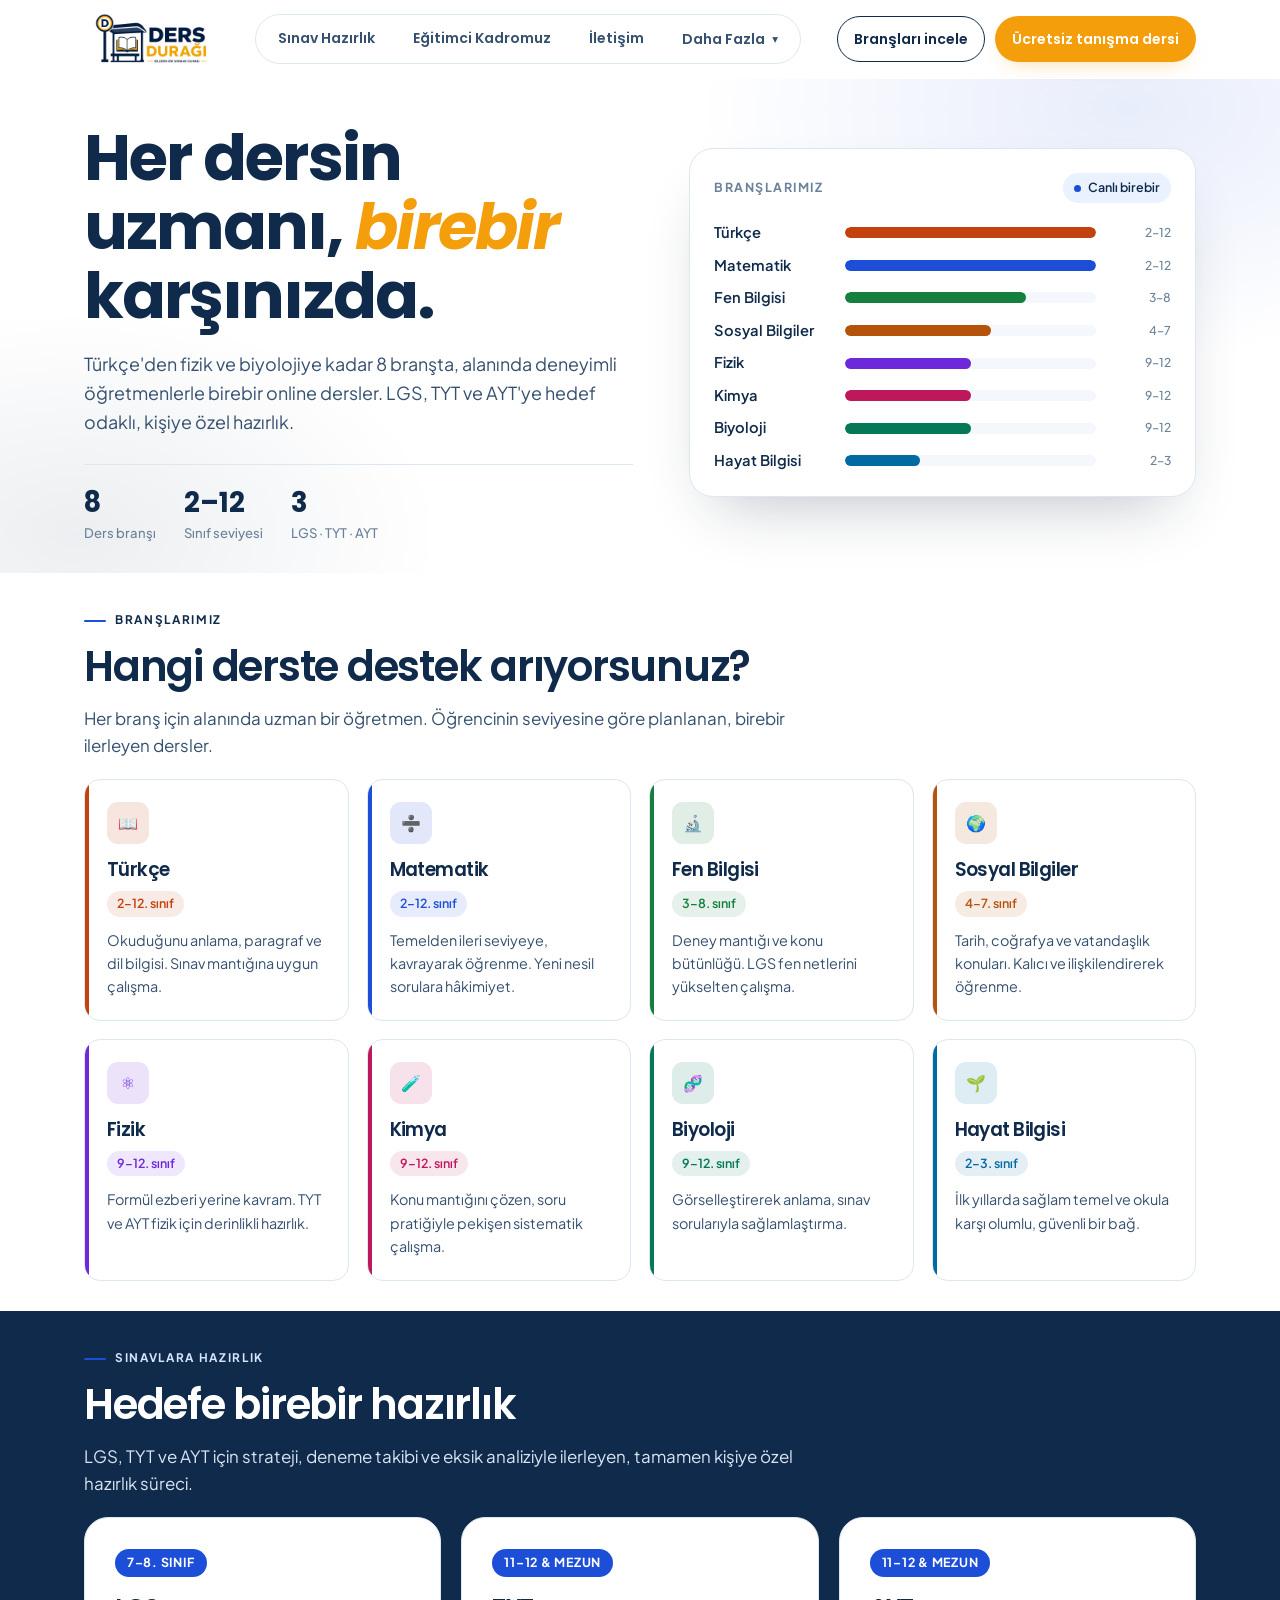
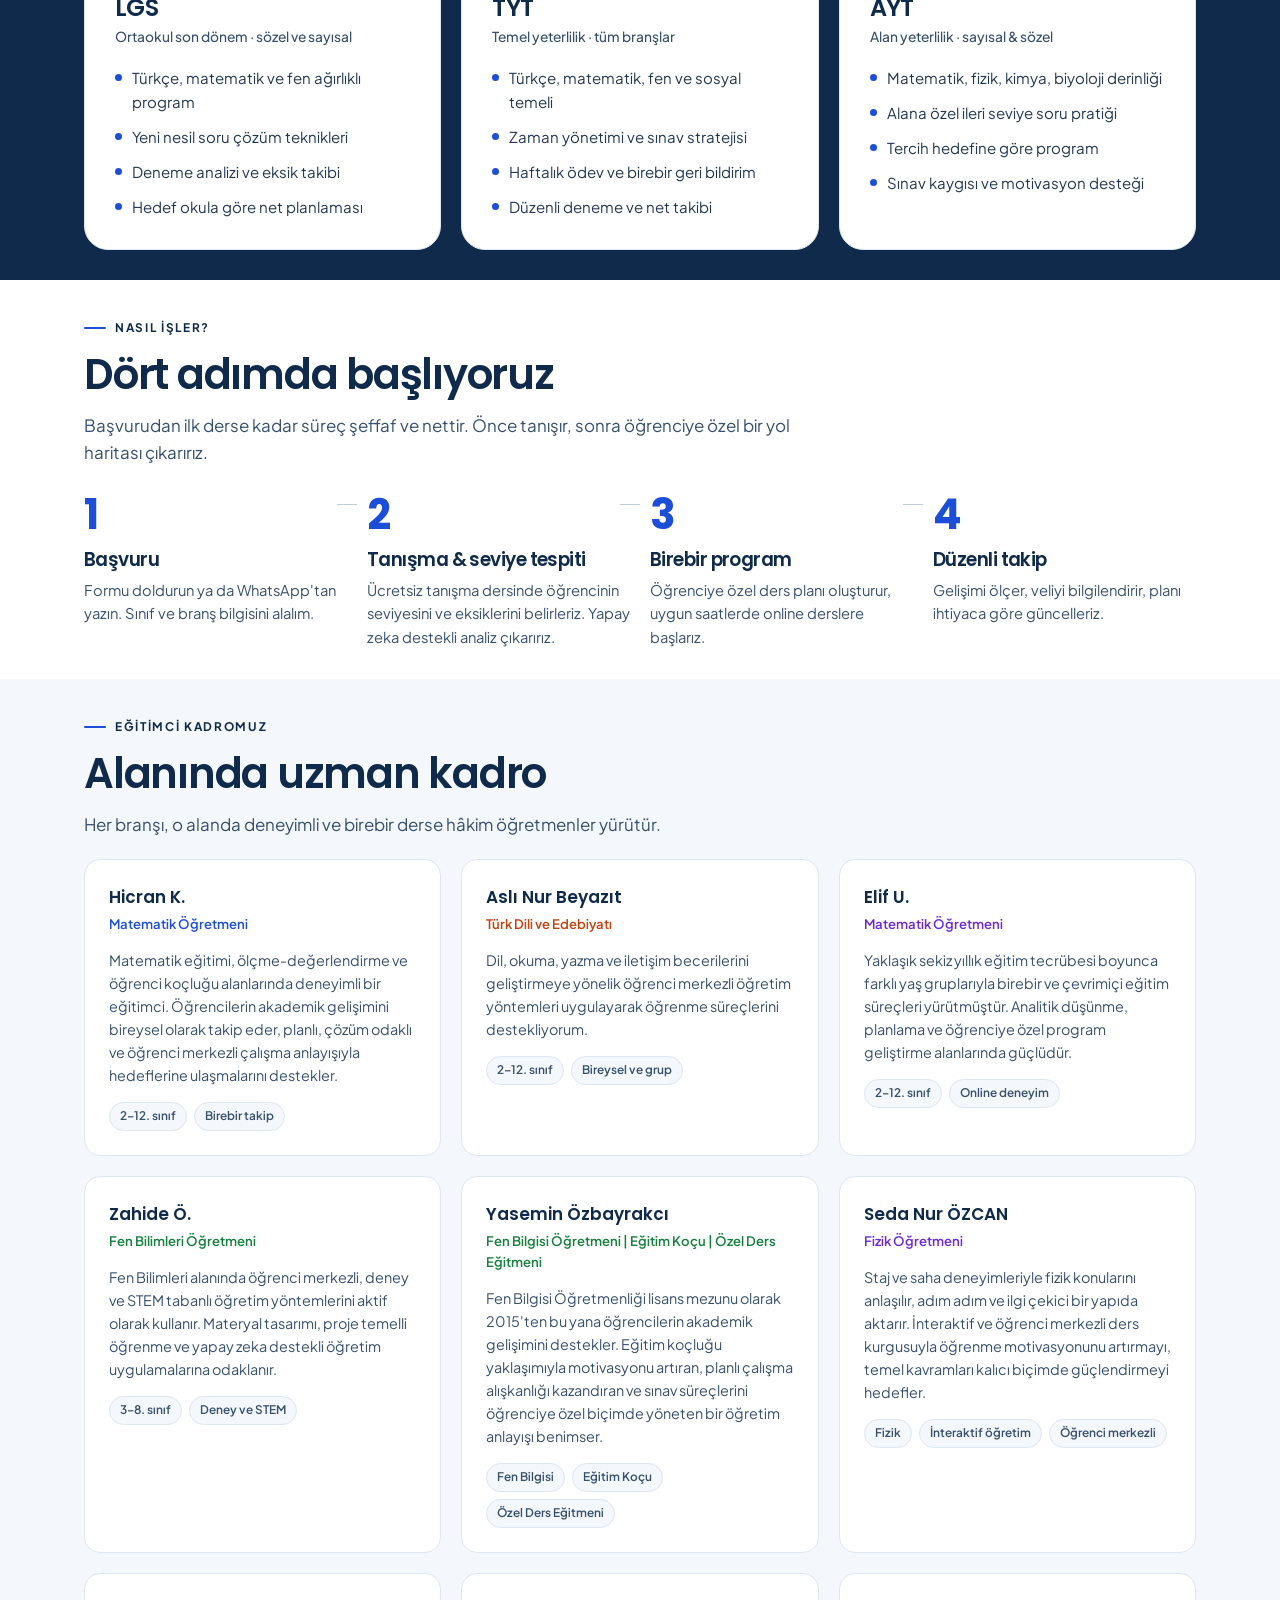
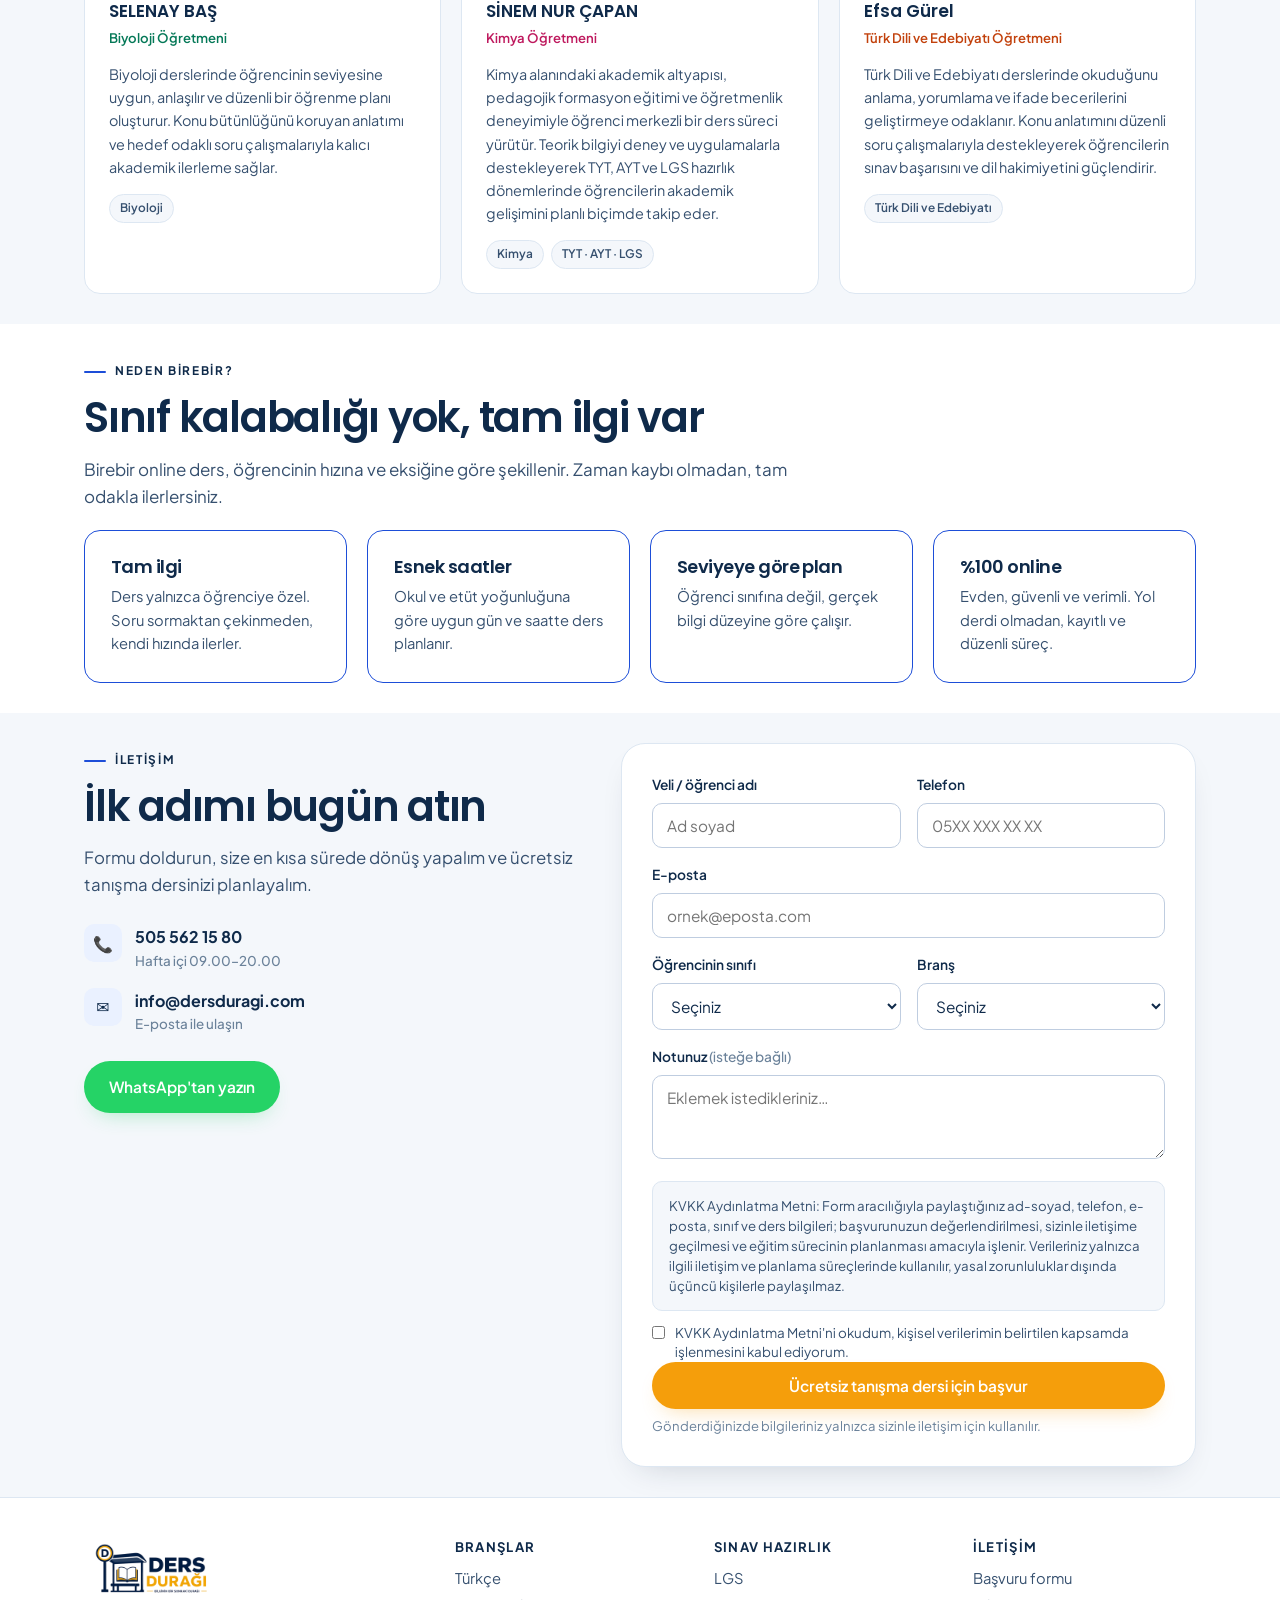
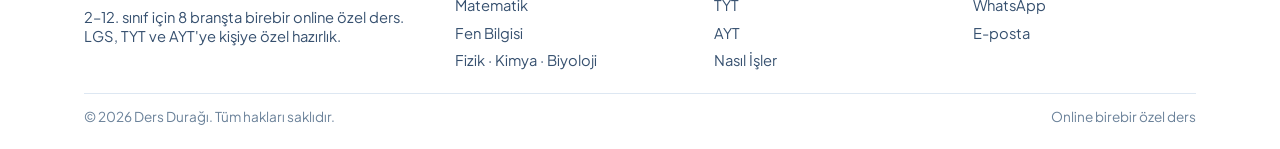
==== commit f45ad27a: "Remove past results page and related links" ====
--- a/index.html
+++ b/index.html
@@ -334,7 +334,6 @@
       <details class="nav-dd">
         <summary>Daha Fazla</summary>
         <div class="nav-dd-menu">
-          <a href="sinav-sonuclari.html">Geçmiş Sonuçlar</a>
           <a href="#nasil">Nasıl İşler</a>
           <a href="sss.html">SSS</a>
         </div>
@@ -647,7 +646,6 @@
           <li><a href="#sinavlar">LGS</a></li>
           <li><a href="#sinavlar">TYT</a></li>
           <li><a href="#sinavlar">AYT</a></li>
-          <li><a href="sinav-sonuclari.html">Geçmiş Sonuçlar</a></li>
           <li><a href="#nasil">Nasıl İşler</a></li>
         </ul>
       </div>
